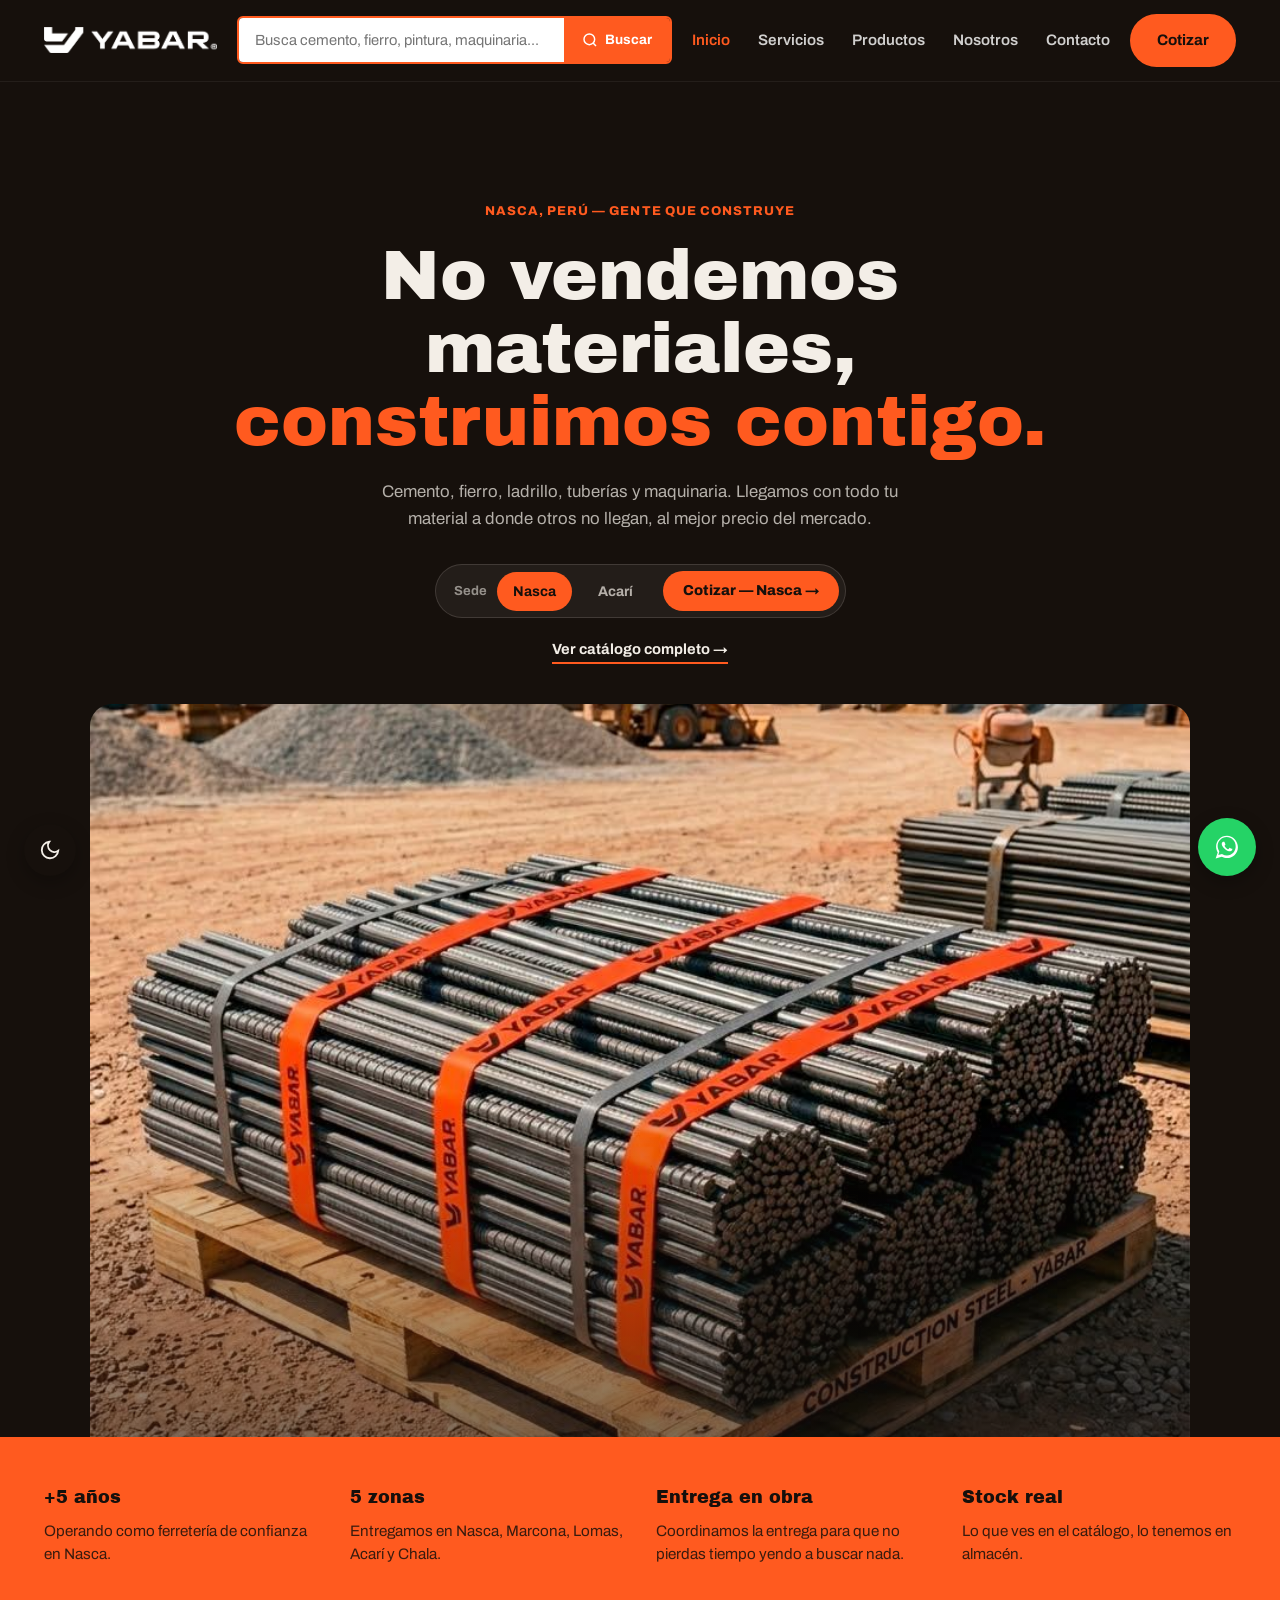
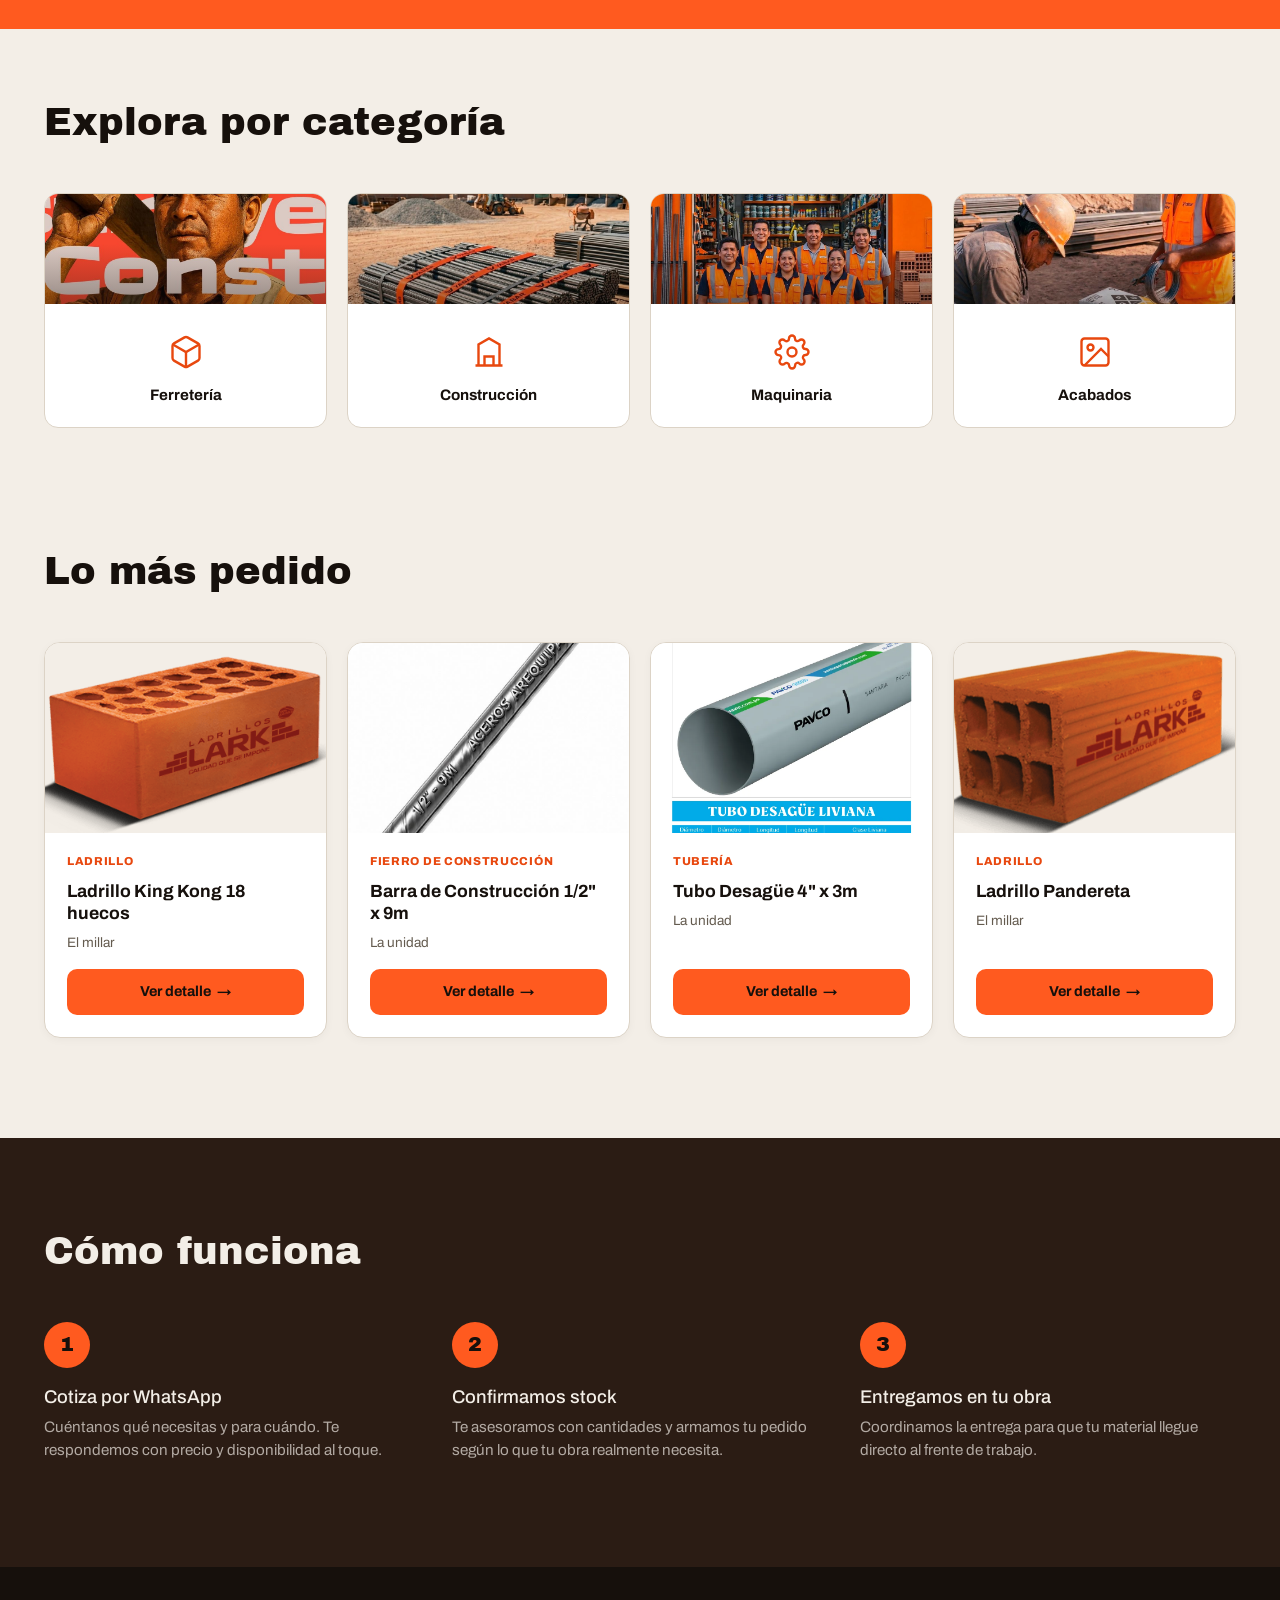
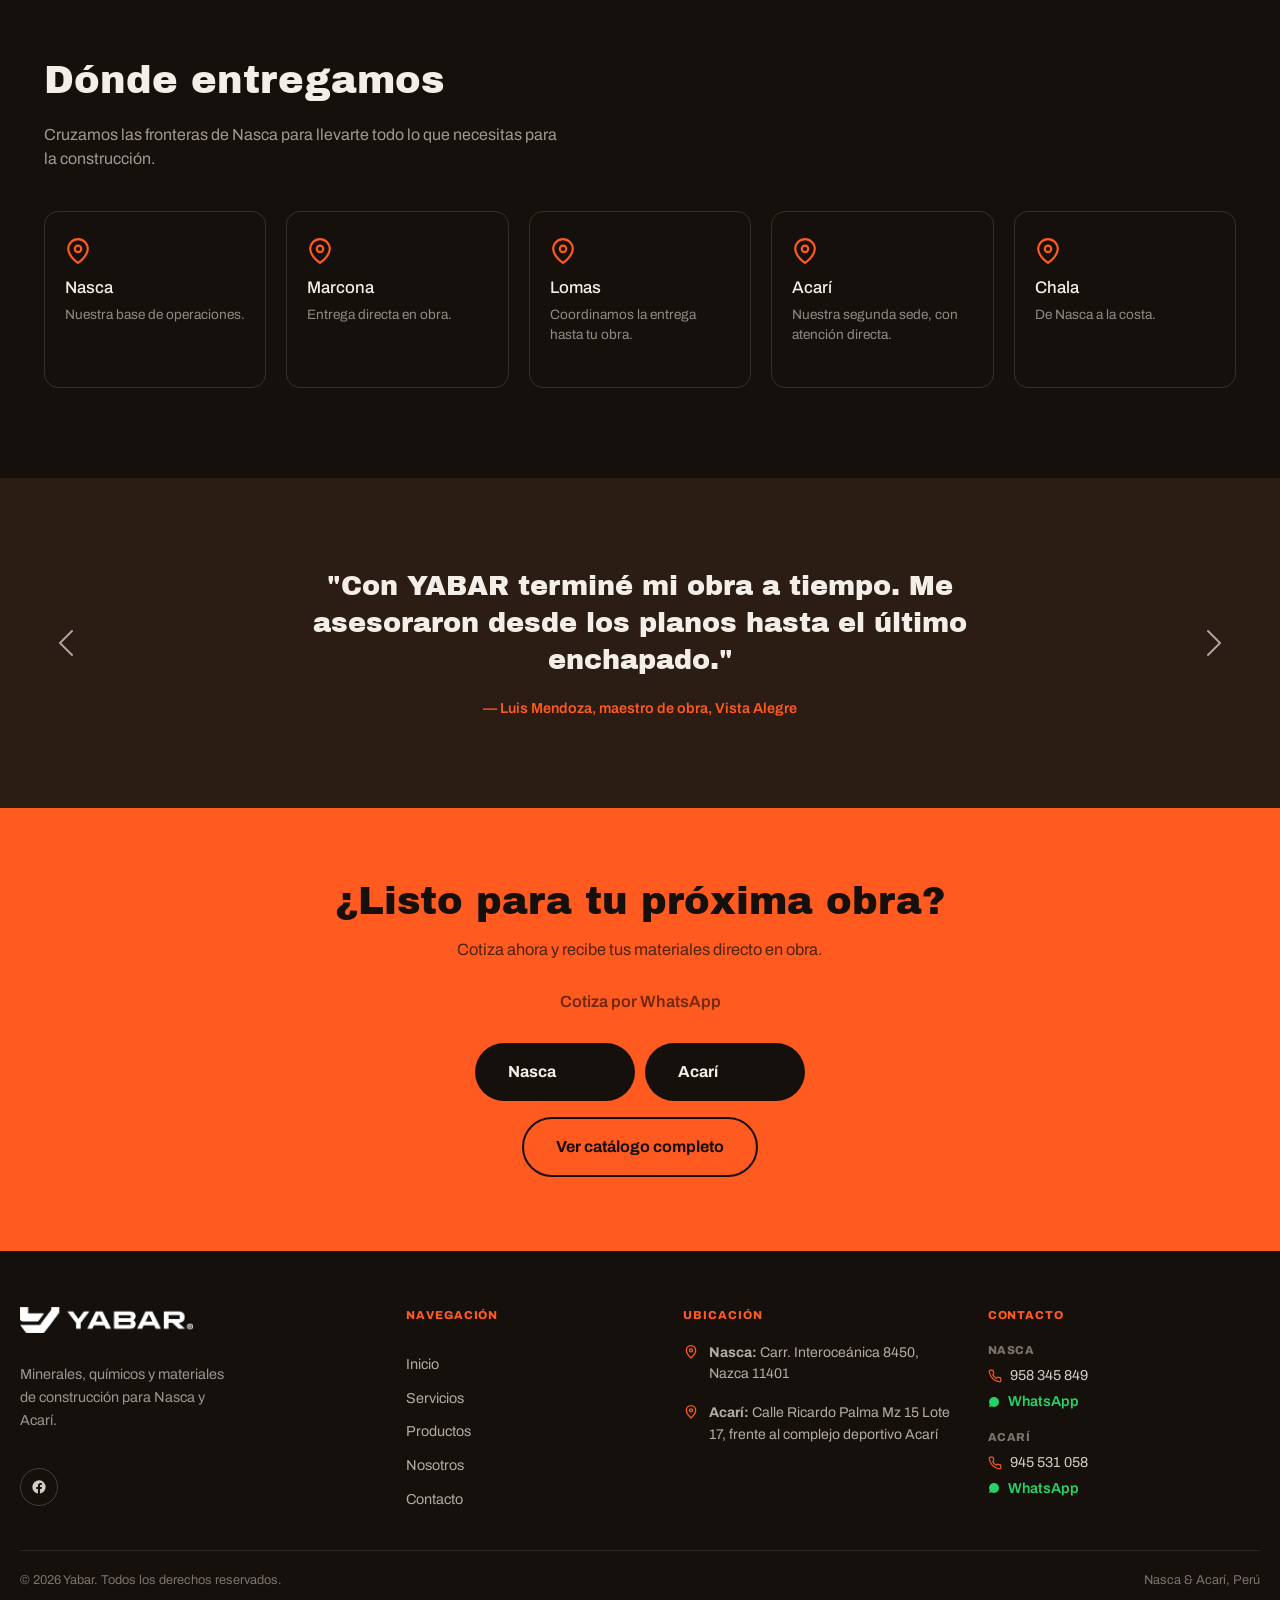
==== index.html @ 67ea79b5 "last change" ====
<!DOCTYPE html>
<html lang="es">
<head>
<script>(function(){try{var t=localStorage.getItem('yabar_theme');if(t)document.documentElement.setAttribute('data-theme',t);}catch(e){}})();</script>
<meta name="color-scheme" content="light dark">
<meta charset="UTF-8">
<meta name="viewport" content="width=device-width, initial-scale=1.0">
<link rel="preconnect" href="https://fonts.googleapis.com">
<link rel="preconnect" href="https://fonts.gstatic.com" crossorigin>
<link href="https://fonts.googleapis.com/css2?family=Archivo+Black&family=Archivo:wght@400;500;600;700;800&display=swap" rel="stylesheet">
<link href="https://cdn.jsdelivr.net/npm/bootstrap@5.3.3/dist/css/bootstrap.min.css" rel="stylesheet">
<link rel="stylesheet" href="styles.css?v=9">
<link rel="icon" type="image/x-icon" href="images/brand/favicon.ico">
<link rel="apple-touch-icon" href="images/brand/apple-touch-icon.png">
<title>Yabar Ferretería | Materiales de construcción en Nasca, Perú</title>
<meta name="description" content="Cemento, fierro, ladrillo, tuberías y maquinaria con entrega directa en obra. Nasca, Marcona, Lomas, Acarí y Chala, Perú.">
</head>
<body>

<header class="header" id="site-header">
  <div class="container header__inner">
    <button class="hamburger" id="btn-hamburger" aria-label="Abrir menú" aria-expanded="false" aria-controls="site-menu">
      <svg viewBox="0 0 24 24" fill="none" stroke="currentColor" stroke-width="2" stroke-linecap="round"><line x1="3" y1="6" x2="21" y2="6"/><line x1="3" y1="12" x2="21" y2="12"/><line x1="3" y1="18" x2="21" y2="18"/></svg>
    </button>

    <a href="index.html" class="logo">
      <img src="images/brand/logo-blanco.png" alt="YABAR" class="logo__img">
    </a>

    <button class="btn-search-mobile" id="btn-search-mobile" aria-label="Buscar" aria-expanded="false" aria-controls="searchbar">
      <svg viewBox="0 0 24 24" fill="none" stroke="currentColor" stroke-width="2.2"><circle cx="11" cy="11" r="8"/><line x1="21" y1="21" x2="16.65" y2="16.65"/></svg>
    </button>

    <form class="searchbar" id="searchbar" onsubmit="return false;">
      <input type="text" id="search-input" placeholder="Busca cemento, fierro, pintura, maquinaria...">
      <button type="submit" id="search-btn">
        <svg viewBox="0 0 24 24" fill="none" stroke="currentColor" stroke-width="2.2"><circle cx="11" cy="11" r="8"/><line x1="21" y1="21" x2="16.65" y2="16.65"/></svg>
        <span>Buscar</span>
      </button>
    </form>

    <nav class="nav">
      <a href="index.html" class="is-active">Inicio</a>
      <a href="servicios.html">Servicios</a>
      <a href="productos.html">Productos</a>
      <a href="nosotros.html">Nosotros</a>
      <a href="contacto.html">Contacto</a>
    </nav>

    <div class="header__actions">
      <a class="btn btn--primary header__cta" target="_blank" rel="noopener" data-wa-generic
         href="https://wa.me/51958345849?text=Hola%20Yabar%2C%20quisiera%20cotizar">
        Cotizar
      </a>
    </div>
  </div>
</header>

<!-- MENU OFF-CANVAS (mobile) -->
<div class="site-menu-backdrop" id="site-menu-backdrop"></div>
<aside class="site-menu" id="site-menu">
  <div class="site-menu__head">
    <span class="logo"><img src="images/brand/logo-blanco.png" alt="YABAR" class="logo__img"></span>
    <button id="btn-close-menu" aria-label="Cerrar menú">
      <svg viewBox="0 0 24 24" fill="none" stroke="currentColor" stroke-width="2" stroke-linecap="round"><line x1="18" y1="6" x2="6" y2="18"/><line x1="6" y1="6" x2="18" y2="18"/></svg>
    </button>
  </div>
  <nav class="site-menu__nav">
    <a href="index.html" class="site-menu__link is-active">
      <span class="site-menu__icon"><svg viewBox="0 0 24 24" fill="none" stroke="currentColor" stroke-width="2" stroke-linecap="round" stroke-linejoin="round"><path d="M3 9.5 12 3l9 6.5"/><path d="M5 9.5V21h14V9.5"/></svg></span>
      <span class="site-menu__label">Inicio</span>
      <svg class="site-menu__chevron" viewBox="0 0 24 24" fill="none" stroke="currentColor" stroke-width="2" stroke-linecap="round" stroke-linejoin="round"><polyline points="9 18 15 12 9 6"/></svg>
    </a>
    <a href="servicios.html" class="site-menu__link">
      <span class="site-menu__icon"><svg viewBox="0 0 24 24" fill="none" stroke="currentColor" stroke-width="2" stroke-linecap="round" stroke-linejoin="round"><path d="M14.7 6.3a4 4 0 1 1-5.4 5.4L4 17v3h3l5.3-5.3a4 4 0 1 1 5.4-5.4z"/></svg></span>
      <span class="site-menu__label">Servicios</span>
      <svg class="site-menu__chevron" viewBox="0 0 24 24" fill="none" stroke="currentColor" stroke-width="2" stroke-linecap="round" stroke-linejoin="round"><polyline points="9 18 15 12 9 6"/></svg>
    </a>
    <a href="productos.html" class="site-menu__link">
      <span class="site-menu__icon"><svg viewBox="0 0 24 24" fill="none" stroke="currentColor" stroke-width="2" stroke-linecap="round" stroke-linejoin="round"><path d="M21 8 12 3 3 8v8l9 5 9-5z"/><path d="M3 8l9 5 9-5M12 13v8"/></svg></span>
      <span class="site-menu__label">Productos</span>
      <svg class="site-menu__chevron" viewBox="0 0 24 24" fill="none" stroke="currentColor" stroke-width="2" stroke-linecap="round" stroke-linejoin="round"><polyline points="9 18 15 12 9 6"/></svg>
    </a>
    <a href="nosotros.html" class="site-menu__link">
      <span class="site-menu__icon"><svg viewBox="0 0 24 24" fill="none" stroke="currentColor" stroke-width="2" stroke-linecap="round" stroke-linejoin="round"><path d="M17 21v-2a4 4 0 0 0-4-4H5a4 4 0 0 0-4 4v2"/><circle cx="9" cy="7" r="4"/><path d="M23 21v-2a4 4 0 0 0-3-3.87"/><path d="M16 3.13a4 4 0 0 1 0 7.75"/></svg></span>
      <span class="site-menu__label">Nosotros</span>
      <svg class="site-menu__chevron" viewBox="0 0 24 24" fill="none" stroke="currentColor" stroke-width="2" stroke-linecap="round" stroke-linejoin="round"><polyline points="9 18 15 12 9 6"/></svg>
    </a>
    <a href="contacto.html" class="site-menu__link">
      <span class="site-menu__icon"><svg viewBox="0 0 24 24" fill="none" stroke="currentColor" stroke-width="2" stroke-linecap="round" stroke-linejoin="round"><rect x="2" y="4" width="20" height="16" rx="2"/><path d="m22 7-10 6L2 7"/></svg></span>
      <span class="site-menu__label">Contacto</span>
      <svg class="site-menu__chevron" viewBox="0 0 24 24" fill="none" stroke="currentColor" stroke-width="2" stroke-linecap="round" stroke-linejoin="round"><polyline points="9 18 15 12 9 6"/></svg>
    </a>
  </nav>
  <div class="site-menu__quick">
    <p class="site-menu__quick-label">Escríbenos directo</p>
    <a href="https://wa.me/51958345849?text=Hola%20Yabar%2C%20quisiera%20cotizar" target="_blank" rel="noopener" class="site-menu__quick-item" data-set-sede="nasca">
      <span class="site-menu__quick-icon site-menu__quick-icon--wa"><svg viewBox="0 0 24 24" fill="currentColor" width="16" height="16"><path d="M12.04 2C6.58 2 2.13 6.45 2.13 11.91c0 1.71.45 3.38 1.3 4.85L2 22l5.35-1.4a9.9 9.9 0 0 0 4.69 1.19h.01c5.46 0 9.9-4.45 9.9-9.91 0-2.65-1.03-5.14-2.9-7.01A9.82 9.82 0 0 0 12.04 2z"/></svg></span>
      <span>
        <strong>Nasca</strong>
        <small>958 345 849</small>
      </span>
    </a>
    <a href="https://wa.me/51945531058?text=Hola%20Yabar%2C%20quisiera%20cotizar" target="_blank" rel="noopener" class="site-menu__quick-item" data-set-sede="acari">
      <span class="site-menu__quick-icon site-menu__quick-icon--wa"><svg viewBox="0 0 24 24" fill="currentColor" width="16" height="16"><path d="M12.04 2C6.58 2 2.13 6.45 2.13 11.91c0 1.71.45 3.38 1.3 4.85L2 22l5.35-1.4a9.9 9.9 0 0 0 4.69 1.19h.01c5.46 0 9.9-4.45 9.9-9.91 0-2.65-1.03-5.14-2.9-7.01A9.82 9.82 0 0 0 12.04 2z"/></svg></span>
      <span>
        <strong>Acarí</strong>
        <small>945 531 058</small>
      </span>
    </a>
  </div>
  <div class="site-menu__foot">
    <a class="btn btn--primary" target="_blank" rel="noopener" data-wa-generic
       href="https://wa.me/51958345849?text=Hola%20Yabar%2C%20quisiera%20cotizar" style="width:100%;justify-content:center;">
      Cotizar por WhatsApp
    </a>
    <a href="https://www.facebook.com/yabar.peru" target="_blank" rel="noopener" class="site-menu__social" aria-label="Facebook">
      <svg width="16" height="16" viewBox="0 0 24 24" fill="currentColor"><path d="M22 12a10 10 0 1 0-11.56 9.88v-6.99H7.9V12h2.54V9.8c0-2.5 1.49-3.89 3.78-3.89 1.1 0 2.24.2 2.24.2v2.46h-1.26c-1.24 0-1.63.77-1.63 1.56V12h2.78l-.44 2.89h-2.34v6.99A10 10 0 0 0 22 12z"/></svg>
    </a>
  </div>
</aside>

<main id="top">

  <!-- ===== HERO: centrado tipo póster, sede en toggle ===== -->
  <section class="hero-poster">
    <div class="container hero-poster__top">
      <p class="eyebrow">NASCA, PERÚ — GENTE QUE CONSTRUYE</p>
      <h1 class="hero-poster__title">No vendemos materiales, <span class="accent">construimos contigo.</span></h1>
      <p class="hero-poster__sub">Cemento, fierro, ladrillo, tuberías y maquinaria. Llegamos con todo tu material a donde otros no llegan, al mejor precio del mercado.</p>

      <div class="sede-pill">
        <span class="sede-pill__label">Sede</span>
        <button type="button" class="sede-pill__btn" data-set-sede="nasca" data-sede-pill aria-pressed="true">Nasca</button>
        <button type="button" class="sede-pill__btn" data-set-sede="acari" data-sede-pill aria-pressed="false">Acarí</button>
        <a class="sede-pill__cta" id="hero-cotizar-cta" target="_blank" rel="noopener" data-wa-generic
           href="https://wa.me/51958345849?text=Hola%20Yabar%2C%20quisiera%20cotizar">Cotizar — Nasca <span>→</span></a>
      </div>

      <a class="hero-poster__catalog" href="productos.html">Ver catálogo completo <span>→</span></a>
    </div>

    <div class="hero-poster__photo">
      <img src="images/site/rebar-stack.jpg" alt="Materiales de construcción Yabar listos para entrega">
    </div>
  </section>

  <!-- ===== FRANJA DE CONFIANZA ===== -->
  <section class="strip">
    <div class="container strip__grid">
      <div class="strip__item">
        <span class="strip__num">+5 años</span>
        <p>Operando como ferretería de confianza en Nasca.</p>
      </div>
      <div class="strip__item">
        <span class="strip__num">5 zonas</span>
        <p>Entregamos en Nasca, Marcona, Lomas, Acarí y Chala.</p>
      </div>
      <div class="strip__item">
        <span class="strip__num">Entrega en obra</span>
        <p>Coordinamos la entrega para que no pierdas tiempo yendo a buscar nada.</p>
      </div>
      <div class="strip__item">
        <span class="strip__num">Stock real</span>
        <p>Lo que ves en el catálogo, lo tenemos en almacén.</p>
      </div>
    </div>
  </section>

  <!-- ===== CATEGORIAS ===== -->
  <section class="categorias">
    <div class="container">
      <h2 class="section-title">Explora por categoría</h2>
      <div class="cat-grid">
        <a href="productos.html" class="cat-card">
          <span class="cat-card__img" style="background-image:url('images/site/hero-obrero.jpg')"></span>
          <svg viewBox="0 0 24 24" fill="none" stroke="currentColor" stroke-width="1.6"><path d="M21 16V8a2 2 0 0 0-1-1.73l-7-4a2 2 0 0 0-2 0l-7 4A2 2 0 0 0 3 8v8a2 2 0 0 0 1 1.73l7 4a2 2 0 0 0 2 0l7-4A2 2 0 0 0 21 16z"/><polyline points="3.27 6.96 12 12.01 20.73 6.96"/><line x1="12" y1="22.08" x2="12" y2="12"/></svg>
          <span>Ferretería</span>
        </a>
        <a href="productos.html" class="cat-card">
          <span class="cat-card__img" style="background-image:url('images/site/rebar-stack.jpg')"></span>
          <svg viewBox="0 0 24 24" fill="none" stroke="currentColor" stroke-width="1.6"><path d="M3 21h18M5 21V7l7-4 7 4v14M9 21v-6h6v6"/></svg>
          <span>Construcción</span>
        </a>
        <a href="productos.html" class="cat-card">
          <span class="cat-card__img" style="background-image:url('images/site/cemento-obra.jpg')"></span>
          <svg viewBox="0 0 24 24" fill="none" stroke="currentColor" stroke-width="1.6"><circle cx="12" cy="12" r="3"/><path d="M19.4 15a1.65 1.65 0 0 0 .33 1.82l.06.06a2 2 0 1 1-2.83 2.83l-.06-.06a1.65 1.65 0 0 0-1.82-.33 1.65 1.65 0 0 0-1 1.51V21a2 2 0 0 1-4 0v-.09A1.65 1.65 0 0 0 9 19.4a1.65 1.65 0 0 0-1.82.33l-.06.06a2 2 0 1 1-2.83-2.83l.06-.06a1.65 1.65 0 0 0 .33-1.82 1.65 1.65 0 0 0-1.51-1H3a2 2 0 0 1 0-4h.09A1.65 1.65 0 0 0 4.6 9a1.65 1.65 0 0 0-.33-1.82l-.06-.06a2 2 0 1 1 2.83-2.83l.06.06a1.65 1.65 0 0 0 1.82.33H9a1.65 1.65 0 0 0 1-1.51V3a2 2 0 0 1 4 0v.09a1.65 1.65 0 0 0 1 1.51 1.65 1.65 0 0 0 1.82-.33l.06-.06a2 2 0 1 1 2.83 2.83l-.06.06a1.65 1.65 0 0 0-.33 1.82V9a1.65 1.65 0 0 0 1.51 1H21a2 2 0 0 1 0 4h-.09a1.65 1.65 0 0 0-1.51 1z"/></svg>
          <span>Maquinaria</span>
        </a>
        <a href="productos.html" class="cat-card">
          <span class="cat-card__img" style="background-image:url('images/site/equipo-tienda.jpg')"></span>
          <svg viewBox="0 0 24 24" fill="none" stroke="currentColor" stroke-width="1.6"><rect x="3" y="3" width="18" height="18" rx="2"/><circle cx="9" cy="9" r="2"/><path d="m21 15-5-5L5 21"/></svg>
          <span>Acabados</span>
        </a>
      </div>
    </div>
  </section>

  <!-- ===== DESTACADOS ===== -->
  <section class="productos">
    <div class="container">
      <h2 class="section-title">Lo más pedido</h2>
      <div class="cards">
        <div class="card">
          <div class="card__img"><img src="images/productos/ladrillo-king-kong-18-huecos-lark.png" alt="Ladrillo King Kong 18 huecos" loading="lazy"></div>
          <div class="card__body">
            <span class="card__tag">Ladrillo</span>
            <h3>Ladrillo King Kong 18 huecos</h3>
            <p class="card__unit">El millar</p>
            <a href="productos.html" class="card__cta--btn">Ver detalle <span>→</span></a>
          </div>
        </div>
        <div class="card">
          <div class="card__img"><img src="images/productos/barra-de-construccion-1-2-x9m-aceros-arequipa.jpg" alt="Barra de construcción 1/2 x 9m" loading="lazy"></div>
          <div class="card__body">
            <span class="card__tag">Fierro de construcción</span>
            <h3>Barra de Construcción 1/2" x 9m</h3>
            <p class="card__unit">La unidad</p>
            <a href="productos.html" class="card__cta--btn">Ver detalle <span>→</span></a>
          </div>
        </div>
        <div class="card">
          <div class="card__img"><img src="images/productos/tubo-desague-4-x3m-pavco.webp" alt="Tubo de desagüe 4 x 3m" loading="lazy"></div>
          <div class="card__body">
            <span class="card__tag">Tubería</span>
            <h3>Tubo Desagüe 4" x 3m</h3>
            <p class="card__unit">La unidad</p>
            <a href="productos.html" class="card__cta--btn">Ver detalle <span>→</span></a>
          </div>
        </div>
        <div class="card">
          <div class="card__img"><img src="images/productos/ladrillo-pandereta-lark.png" alt="Ladrillo pandereta" loading="lazy"></div>
          <div class="card__body">
            <span class="card__tag">Ladrillo</span>
            <h3>Ladrillo Pandereta</h3>
            <p class="card__unit">El millar</p>
            <a href="productos.html" class="card__cta--btn">Ver detalle <span>→</span></a>
          </div>
        </div>
      </div>
    </div>
  </section>

  <!-- ===== COMO FUNCIONA ===== -->
  <section class="como-funciona">
    <div class="container">
      <h2 class="section-title">Cómo funciona</h2>
      <div class="pasos">
        <div class="paso">
          <span class="paso__num">1</span>
          <h3>Cotiza por WhatsApp</h3>
          <p>Cuéntanos qué necesitas y para cuándo. Te respondemos con precio y disponibilidad al toque.</p>
        </div>
        <div class="paso">
          <span class="paso__num">2</span>
          <h3>Confirmamos stock</h3>
          <p>Te asesoramos con cantidades y armamos tu pedido según lo que tu obra realmente necesita.</p>
        </div>
        <div class="paso">
          <span class="paso__num">3</span>
          <h3>Entregamos en tu obra</h3>
          <p>Coordinamos la entrega para que tu material llegue directo al frente de trabajo.</p>
        </div>
      </div>
    </div>
  </section>

  <!-- ===== COBERTURA ===== -->
  <section class="cobertura">
    <div class="container">
      <h2 class="section-title">Dónde entregamos</h2>
      <p class="cobertura__sub">Cruzamos las fronteras de Nasca para llevarte todo lo que necesitas para la construcción.</p>
      <div class="cobertura__grid">
        <div class="cobertura__item">
          <svg viewBox="0 0 24 24" fill="none" stroke="currentColor" stroke-width="2"><path d="M21 10c0 7-9 13-9 13s-9-6-9-13a9 9 0 0 1 18 0z"/><circle cx="12" cy="10" r="3"/></svg>
          <h3>Nasca</h3>
          <p>Nuestra base de operaciones.</p>
        </div>
        <div class="cobertura__item">
          <svg viewBox="0 0 24 24" fill="none" stroke="currentColor" stroke-width="2"><path d="M21 10c0 7-9 13-9 13s-9-6-9-13a9 9 0 0 1 18 0z"/><circle cx="12" cy="10" r="3"/></svg>
          <h3>Marcona</h3>
          <p>Entrega directa en obra.</p>
        </div>
        <div class="cobertura__item">
          <svg viewBox="0 0 24 24" fill="none" stroke="currentColor" stroke-width="2"><path d="M21 10c0 7-9 13-9 13s-9-6-9-13a9 9 0 0 1 18 0z"/><circle cx="12" cy="10" r="3"/></svg>
          <h3>Lomas</h3>
          <p>Coordinamos la entrega hasta tu obra.</p>
        </div>
        <div class="cobertura__item">
          <svg viewBox="0 0 24 24" fill="none" stroke="currentColor" stroke-width="2"><path d="M21 10c0 7-9 13-9 13s-9-6-9-13a9 9 0 0 1 18 0z"/><circle cx="12" cy="10" r="3"/></svg>
          <h3>Acarí</h3>
          <p>Nuestra segunda sede, con atención directa.</p>
        </div>
        <div class="cobertura__item">
          <svg viewBox="0 0 24 24" fill="none" stroke="currentColor" stroke-width="2"><path d="M21 10c0 7-9 13-9 13s-9-6-9-13a9 9 0 0 1 18 0z"/><circle cx="12" cy="10" r="3"/></svg>
          <h3>Chala</h3>
          <p>De Nasca a la costa.</p>
        </div>
      </div>
    </div>
  </section>

  <!-- ===== TESTIMONIOS ===== -->
  <section class="confianza" id="confianza">
    <div class="container confianza__inner">
      <div id="testimonios-carousel" class="carousel slide" data-bs-ride="carousel" data-bs-interval="6000">
        <div class="carousel-inner">
          <div class="carousel-item active">
            <blockquote>
              "Con YABAR terminé mi obra a tiempo. Me asesoraron desde los planos hasta el último enchapado."
              <cite>— Luis Mendoza, maestro de obra, Vista Alegre</cite>
            </blockquote>
          </div>
          <div class="carousel-item">
            <blockquote>
              "Siempre encuentro lo que necesito, y si no lo tienen, me ayudan a conseguirlo rápido."
              <cite>— Cliente frecuente, Nasca</cite>
            </blockquote>
          </div>
          <div class="carousel-item">
            <blockquote>
              "La entrega directa en obra me ahorra tiempo y viajes. Gran servicio."
              <cite>— Cliente frecuente, Acarí</cite>
            </blockquote>
          </div>
        </div>
        <button class="carousel-control-prev" type="button" data-bs-target="#testimonios-carousel" data-bs-slide="prev">
          <span class="carousel-control-prev-icon" aria-hidden="true"></span>
        </button>
        <button class="carousel-control-next" type="button" data-bs-target="#testimonios-carousel" data-bs-slide="next">
          <span class="carousel-control-next-icon" aria-hidden="true"></span>
        </button>
      </div>
    </div>
  </section>

  <!-- ===== CTA FINAL ===== -->
  <section class="cta-final">
    <div class="container">
      <h2>¿Listo para tu próxima obra?</h2>
      <p>Cotiza ahora y recibe tus materiales directo en obra.</p>
      <div class="wa-group wa-group--onlight wa-group--center" style="margin-top:24px;">
        <p class="wa-group__label">Cotiza por WhatsApp</p>
        <div class="wa-group__btns">
          <a class="btn btn--lg" style="background:var(--negro);color:var(--crema);" target="_blank" rel="noopener"
             href="https://wa.me/51958345849?text=Hola%20Yabar%2C%20quisiera%20cotizar" data-set-sede="nasca">Nasca</a>
          <a class="btn btn--lg" style="background:var(--negro);color:var(--crema);" target="_blank" rel="noopener"
             href="https://wa.me/51945531058?text=Hola%20Yabar%2C%20quisiera%20cotizar" data-set-sede="acari">Acarí</a>
        </div>
      </div>
      <div class="hero__actions" style="justify-content:center;margin-top:16px;">
        <a class="btn btn--ghost btn--lg" href="productos.html">Ver catálogo completo</a>
      </div>
    </div>
  </section>

</main>

<footer class="footer">
  <div class="container footer__inner">
    <div class="footer__brand">
      <p class="logo logo--footer"><img src="images/brand/logo-blanco.png" alt="YABAR" class="logo__img"></p>
      <p class="footer__tagline">Minerales, químicos y materiales de construcción para Nasca y Acarí.</p>
      <a href="https://www.facebook.com/yabar.peru" target="_blank" rel="noopener" class="footer__social" aria-label="Facebook">
        <svg width="16" height="16" viewBox="0 0 24 24" fill="currentColor"><path d="M22 12a10 10 0 1 0-11.56 9.88v-6.99H7.9V12h2.54V9.8c0-2.5 1.49-3.89 3.78-3.89 1.1 0 2.24.2 2.24.2v2.46h-1.26c-1.24 0-1.63.77-1.63 1.56V12h2.78l-.44 2.89h-2.34v6.99A10 10 0 0 0 22 12z"/></svg>
      </a>
    </div>

    <nav class="footer__nav">
      <p class="footer__heading">Navegación</p>
      <a href="index.html">Inicio</a>
      <a href="servicios.html">Servicios</a>
      <a href="productos.html">Productos</a>
      <a href="nosotros.html">Nosotros</a>
      <a href="contacto.html">Contacto</a>
    </nav>

    <div>
      <p class="footer__heading">Ubicación</p>
      <p class="footer__addr">
        <svg width="16" height="16" viewBox="0 0 24 24" fill="none" stroke="currentColor" stroke-width="2"><path d="M12 21s-7-6.2-7-11.5A7 7 0 0 1 19 9.5C19 14.8 12 21 12 21z"/><circle cx="12" cy="9.5" r="2.3"/></svg>
        <span><strong>Nasca:</strong> Carr. Interoceánica 8450, Nazca 11401</span>
      </p>
      <p class="footer__addr">
        <svg width="16" height="16" viewBox="0 0 24 24" fill="none" stroke="currentColor" stroke-width="2"><path d="M12 21s-7-6.2-7-11.5A7 7 0 0 1 19 9.5C19 14.8 12 21 12 21z"/><circle cx="12" cy="9.5" r="2.3"/></svg>
        <span><strong>Acarí:</strong> Calle Ricardo Palma Mz 15 Lote 17, frente al complejo deportivo Acarí</span>
      </p>
    </div>

    <div class="footer__contact">
      <p class="footer__heading">Contacto</p>
      <div class="footer__branch">
        <p class="footer__branch-name">Nasca</p>
        <a href="tel:+51958345849">
          <svg width="14" height="14" viewBox="0 0 24 24" fill="none" stroke="currentColor" stroke-width="2"><path d="M22 16.92v3a2 2 0 0 1-2.18 2 19.79 19.79 0 0 1-8.63-3.07 19.5 19.5 0 0 1-6-6 19.79 19.79 0 0 1-3.07-8.67A2 2 0 0 1 4.11 2h3a2 2 0 0 1 2 1.72c.127.96.361 1.903.7 2.81a2 2 0 0 1-.45 2.11L8.09 9.91a16 16 0 0 0 6 6l1.27-1.27a2 2 0 0 1 2.11-.45c.907.339 1.85.573 2.81.7A2 2 0 0 1 22 16.92z"/></svg>
          958 345 849
        </a>
        <a href="https://wa.me/51958345849?text=Hola%20Yabar%2C%20quisiera%20informaci%C3%B3n" class="footer__wa" aria-label="WhatsApp"><svg width="12" height="12" viewBox="0 0 24 24" fill="currentColor"><path d="M12.04 2C6.58 2 2.13 6.45 2.13 11.91c0 1.71.45 3.38 1.3 4.85L2 22l5.35-1.4a9.9 9.9 0 0 0 4.69 1.19h.01c5.46 0 9.9-4.45 9.9-9.91 0-2.65-1.03-5.14-2.9-7.01A9.82 9.82 0 0 0 12.04 2z"/></svg> WhatsApp</a>
      </div>
      <div class="footer__branch">
        <p class="footer__branch-name">Acarí</p>
        <a href="tel:+51945531058">
          <svg width="14" height="14" viewBox="0 0 24 24" fill="none" stroke="currentColor" stroke-width="2"><path d="M22 16.92v3a2 2 0 0 1-2.18 2 19.79 19.79 0 0 1-8.63-3.07 19.5 19.5 0 0 1-6-6 19.79 19.79 0 0 1-3.07-8.67A2 2 0 0 1 4.11 2h3a2 2 0 0 1 2 1.72c.127.96.361 1.903.7 2.81a2 2 0 0 1-.45 2.11L8.09 9.91a16 16 0 0 0 6 6l1.27-1.27a2 2 0 0 1 2.11-.45c.907.339 1.85.573 2.81.7A2 2 0 0 1 22 16.92z"/></svg>
          945 531 058
        </a>
        <a href="https://wa.me/51945531058?text=Hola%20Yabar%2C%20quisiera%20informaci%C3%B3n" class="footer__wa" aria-label="WhatsApp"><svg width="12" height="12" viewBox="0 0 24 24" fill="currentColor"><path d="M12.04 2C6.58 2 2.13 6.45 2.13 11.91c0 1.71.45 3.38 1.3 4.85L2 22l5.35-1.4a9.9 9.9 0 0 0 4.69 1.19h.01c5.46 0 9.9-4.45 9.9-9.91 0-2.65-1.03-5.14-2.9-7.01A9.82 9.82 0 0 0 12.04 2z"/></svg> WhatsApp</a>
      </div>
    </div>
  </div>

  <div class="container footer__bottom">
    <p class="footer__copy">© 2026 Yabar. Todos los derechos reservados.</p>
    <p class="footer__copy">Nasca &amp; Acarí, Perú</p>
  </div>
</footer>

<div class="wa-float-wrap" id="wa-float-wrap">
  <div class="wa-float-menu" id="wa-float-menu">
    <a href="https://wa.me/51958345849?text=Hola%20Yabar%2C%20quisiera%20informaci%C3%B3n" target="_blank" rel="noopener" data-set-sede="nasca">Nasca</a>
    <a href="https://wa.me/51945531058?text=Hola%20Yabar%2C%20quisiera%20informaci%C3%B3n" target="_blank" rel="noopener" data-set-sede="acari">Acarí</a>
  </div>
  <button type="button" class="whatsapp-float" id="btn-whatsapp-float" aria-label="Elegir sede y escribir por WhatsApp" aria-haspopup="true" aria-expanded="false" data-bs-toggle="tooltip" data-bs-placement="left" title="Escríbenos por WhatsApp">
    <svg viewBox="0 0 32 32" width="28" height="28" fill="white"><path d="M16.001 3C9.1 3 3.5 8.6 3.5 15.5c0 2.4.7 4.7 1.9 6.7L3 29l7-1.9c1.9 1.1 4.1 1.6 6 1.6 6.9 0 12.5-5.6 12.5-12.5S22.9 3 16 3zm0 22.7c-1.9 0-3.7-.5-5.3-1.5l-.4-.2-4.2 1.1 1.1-4.1-.2-.4c-1.1-1.7-1.7-3.7-1.7-5.7 0-5.7 4.6-10.3 10.3-10.3 5.7 0 10.3 4.6 10.3 10.3.4 5.8-4.2 10.8-9.9 10.8zm5.6-7.7c-.3-.2-1.8-.9-2.1-1-.3-.1-.5-.2-.7.2-.2.3-.8 1-.9 1.2-.2.2-.3.2-.6.1-.3-.2-1.3-.5-2.4-1.5-.9-.8-1.5-1.8-1.6-2.1-.2-.3 0-.5.1-.6.1-.1.3-.3.4-.5.2-.2.2-.3.3-.5.1-.2 0-.4 0-.6-.1-.2-.7-1.7-1-2.3-.2-.6-.5-.5-.7-.5h-.6c-.2 0-.5.1-.8.4-.3.3-1 1-1 2.4s1.1 2.8 1.2 3c.1.2 2.1 3.2 5.1 4.5.7.3 1.3.5 1.7.6.7.2 1.4.2 1.9.1.6-.1 1.8-.7 2-1.4.3-.7.3-1.3.2-1.4-.1-.2-.3-.3-.6-.4z"/></svg>
  </button>
</div>

<button type="button" id="btn-theme" class="theme-float" title="Cambiar tema" aria-label="Cambiar entre modo claro y oscuro">
  <svg viewBox="0 0 24 24" fill="none" stroke="currentColor" stroke-width="2"><path d="M21 12.79A9 9 0 1 1 11.21 3 7 7 0 0 0 21 12.79z"/></svg>
</button>

<script src="https://cdn.jsdelivr.net/npm/bootstrap@5.3.3/dist/js/bootstrap.bundle.min.js"></script>
<script src="script.js?v=9"></script>
</body>
</html>
---- styles.css ----
:root{
  --marron: #2B1C14;
  --marron-2: #4A3327;
  --naranja: #FF5A1F;
  --naranja-2: #E8480F;
  --crema: #F3EEE7;
  --piedra: #DCD3C6;
  --negro: #16100C;
  --blanco: #FFFFFF;
  --font-display: 'Archivo Black', sans-serif;
  --font-body: 'Archivo', sans-serif;

  --bg-page: var(--crema);
  --bg-card: var(--blanco);
  --text-main: var(--negro);
  --text-muted: #645b4f;
  --border-soft: var(--piedra);
  --brand-dark: #16100C;
  --brand-light: #F3EEE7;
}

[data-theme="dark"]{
  --crema: #17130f;
  --piedra: #2b2620;
  --blanco: #201b16;
  --negro: #f3eee7;
  --marron-2: #d8cfc3;

  --bg-page: #120f0c;
  --bg-card: #1c1712;
  --text-main: #f3eee7;
  --text-muted: #a89e90;
  --border-soft: #332c24;
}

*{margin:0;padding:0;box-sizing:border-box;}
html{scroll-behavior:smooth;overflow-x:hidden;}
body{
  font-family:var(--font-body);
  background:var(--bg-page);
  color:var(--text-main);
  line-height:1.5;
  transition:background .25s ease, color .25s ease;
  -webkit-font-smoothing:antialiased;
  overflow-x:hidden;
}
img{max-width:100%;display:block;}
a{text-decoration:none;color:inherit;}
.container{max-width:1240px;margin:0 auto;padding:0 24px;}

/* ===== HEADER ===== */
.header{
  position:sticky;top:0;z-index:100;
  background:var(--crema);
  border-bottom:1px solid rgba(22,16,12,.1);
}
.header__inner{
  display:flex;align-items:center;gap:16px;flex-wrap:nowrap;
  padding:16px 24px;
}
.header.search-open .header__inner{flex-wrap:wrap;}
.logo{
  font-family:var(--font-display);
  font-size:1.1rem;
  letter-spacing:.02em;
  display:flex;align-items:center;gap:6px;
}
.logo__mark{
  background:var(--naranja);color:var(--negro);
  width:26px;height:26px;display:inline-flex;align-items:center;justify-content:center;
  border-radius:6px;font-size:.9rem;
}
.logo__dot{color:var(--naranja);}
.logo__img{height:26px;width:auto;display:block;}
.nav{display:flex;gap:28px;font-weight:600;font-size:.95rem;}
.nav a:hover{color:var(--naranja-2);}
.header__cta{white-space:nowrap;}

/* ===== BUTTONS ===== */
.btn{
  display:inline-flex;align-items:center;gap:8px;
  padding:14px 26px;
  border-radius:999px;
  font-weight:700;
  font-size:.95rem;
  transition:transform .15s ease, background .15s ease, border-color .15s ease, box-shadow .15s ease;
  box-shadow:none;
}
.btn:focus-visible{outline:none;box-shadow:0 0 0 3px rgba(255,90,31,.35);}
.btn:active,
.btn.active{transform:translateY(0);}
.btn--primary{background:var(--naranja);color:var(--negro);}
.btn--primary:hover{background:var(--naranja-2);transform:translateY(-2px);}
.btn--ghost{border:2px solid var(--negro);color:var(--negro);background:transparent;}
.btn--ghost:hover{background:var(--brand-dark);color:var(--brand-light);border-color:var(--brand-dark);transform:translateY(-2px);}
.btn--wa{background:var(--brand-dark);color:var(--brand-light);padding:10px 20px;font-size:.85rem;}
.btn--wa:hover{background:var(--marron-2);transform:translateY(-2px);}
.wa-icon{display:none;}

.eyebrow{
  color:var(--naranja);
  font-weight:800;
  letter-spacing:.08em;
  font-size:.8rem;
  margin-bottom:18px;
}
.hero__actions{display:flex;gap:16px;flex-wrap:wrap;}

/* ===== WHATSAPP POR SEDE ===== */
.wa-group{margin-bottom:16px;}
.wa-group__label{font-size:.8rem;font-weight:600;color:rgba(243,238,231,.6);margin:0 0 8px;}
.wa-group--adaptive .wa-group__label{color:var(--marron-2);opacity:.75;}
.wa-group__btns{display:flex;gap:10px;flex-wrap:wrap;}
.wa-group__btns .btn{text-align:center;}
.wa-group--onlight .wa-group__label{color:rgba(0,0,0,.55);}
.wa-group--center{text-align:center;}
.wa-group--center .wa-group__btns{justify-content:center;}
.wa-group--center .wa-group__btns .btn{flex:0 1 160px;}

/* ===== HERO: centrado tipo póster ===== */
.hero-poster{
  position:relative;background:var(--brand-dark);color:var(--brand-light);
  padding:120px 0 0;text-align:center;overflow:hidden;
}
.hero-poster__top{max-width:900px;margin:0 auto;padding:0 24px;}
.hero-poster__title{
  font-family:var(--font-display);font-size:clamp(2.4rem,7vw,4.4rem);line-height:1.04;
  max-width:900px;margin:0 auto 20px;
}
.hero-poster__title .accent{color:var(--naranja);}
.hero-poster__sub{
  color:rgba(243,238,231,.72);font-size:1.05rem;line-height:1.6;
  max-width:560px;margin:0 auto 32px;
}
.sede-pill{
  display:inline-flex;align-items:center;gap:10px;background:rgba(243,238,231,.06);
  border:1px solid rgba(243,238,231,.14);border-radius:100px;padding:6px;margin-bottom:20px;
}
.sede-pill__label{font-size:.82rem;color:rgba(243,238,231,.55);font-weight:700;padding-left:12px;}
.sede-pill__btn{
  border:none;background:transparent;color:rgba(243,238,231,.7);font-family:var(--font-body);
  font-weight:700;font-size:.88rem;padding:9px 16px;border-radius:100px;cursor:pointer;
  transition:background .15s ease,color .15s ease;
}
.sede-pill__btn.is-active{background:var(--naranja);color:var(--negro);}
.sede-pill__cta{
  background:var(--naranja);color:var(--negro);font-weight:800;font-size:.9rem;
  padding:9px 20px;border-radius:100px;text-decoration:none;margin-left:4px;
  transition:background .15s ease,transform .15s ease;
}
.sede-pill__cta:hover{background:var(--naranja-2);transform:translateY(-1px);}
.hero-poster__catalog{
  display:block;color:var(--crema);font-weight:700;text-decoration:none;font-size:.92rem;
  border-bottom:2px solid var(--naranja);padding-bottom:2px;margin:0 auto 40px;width:max-content;
}
.hero-poster__photo{
  position:relative;max-width:1100px;margin:0 auto;border-radius:22px 22px 0 0;
  overflow:hidden;aspect-ratio:3/2;
}
.hero-poster__photo img{width:100%;height:100%;object-fit:cover;object-position:center 80%;display:block;}
.hero-poster__photo::after{
  content:"";position:absolute;inset:0;
  background:linear-gradient(180deg, rgba(22,16,12,0) 55%, rgba(22,16,12,.55) 100%);
}

/* ===== STRIP (servicios) ===== */
.strip{background:var(--naranja);padding:48px 0;}
.strip__grid{
  display:grid;grid-template-columns:repeat(4,1fr);gap:32px;
}
.strip__num{
  font-family:var(--font-display);
  display:block;
  font-size:1.1rem;
  margin-bottom:8px;
  color:#16100C;
}
.strip__item p{font-size:.95rem;color:rgba(22,16,12,.85);}

/* ===== PRODUCTOS: cabecera de sección + buscador + chips ===== */
.productos__head{
  display:flex;align-items:flex-end;justify-content:space-between;gap:24px;
  flex-wrap:wrap;margin-bottom:20px;
}
.productos__head .section-title{margin-bottom:0;}
.catalogo-search{position:relative;min-width:260px;}
.catalogo-search input{
  width:100%;height:44px;border-radius:10px;border:1px solid var(--border-soft);
  background:var(--bg-card);padding:0 42px 0 16px;font-family:inherit;font-size:.9rem;color:var(--text-main);
}
.catalogo-search input:focus{outline:none;border-color:var(--naranja);}
.catalogo-search svg{
  position:absolute;right:14px;top:50%;transform:translateY(-50%);
  color:var(--text-muted);pointer-events:none;
}
.filtros-chips{display:flex;gap:8px;flex-wrap:wrap;margin-bottom:32px;}
@media (max-width:560px){
  .filtros-chips{
    flex-wrap:nowrap;
    overflow-x:auto;
    -webkit-overflow-scrolling:touch;
    scrollbar-width:none;
    padding-bottom:2px;
    -webkit-mask-image:linear-gradient(to right, transparent 0, #000 16px, #000 calc(100% - 28px), transparent 100%);
    mask-image:linear-gradient(to right, transparent 0, #000 16px, #000 calc(100% - 28px), transparent 100%);
  }
  .filtros-chips::-webkit-scrollbar{display:none;}
  .filtros-chips .chip{flex-shrink:0;}
}
.chip{
  background:var(--bg-card);border:1px solid var(--border-soft);color:var(--text-muted);
  font-family:inherit;font-size:.85rem;font-weight:600;
  padding:9px 16px;border-radius:999px;cursor:pointer;
  transition:background .15s ease, color .15s ease, border-color .15s ease;
}
.chip:hover{border-color:var(--naranja);color:var(--text-main);}
.chip.is-active{background:var(--naranja);border-color:var(--naranja);color:var(--negro);}

/* ===== PRODUCTOS ===== */
.productos{padding:100px 0;}
.section-title{
  font-family:var(--font-display);
  font-size:clamp(1.7rem, 3vw, 2.4rem);
  margin-bottom:48px;
  max-width:600px;
}
.cards{
  display:grid;grid-template-columns:repeat(4,1fr);gap:20px;
}
.card{
  background:var(--bg-card);
  border:1px solid var(--border-soft);
  border-radius:16px;
  overflow:hidden;
  display:flex;flex-direction:column;
  transition:transform .18s ease, box-shadow .18s ease;
  position:relative;
  box-shadow:0 2px 8px rgba(22,16,12,.04);
}
.card:hover{transform:translateY(-4px);box-shadow:0 14px 32px rgba(22,16,12,.12);}
[data-theme="dark"] .card:hover{box-shadow:0 14px 32px rgba(0,0,0,.5);}
.card__img{
  height:190px;background:var(--crema);
  display:flex;align-items:center;justify-content:center;overflow:hidden;
}
.card__img img{width:100%;height:100%;object-fit:cover;transition:transform .3s ease;}
.card:hover .card__img img{transform:scale(1.06);}
.card__img--empty span{
  font-family:var(--font-display);font-size:1.6rem;color:var(--piedra);letter-spacing:.05em;
}
.card__body{padding:20px 22px 22px;display:flex;flex-direction:column;flex:1;}
.card__tag{
  font-size:.72rem;font-weight:800;letter-spacing:.06em;
  color:var(--naranja-2);text-transform:uppercase;margin-bottom:10px;
}
.card h3{font-size:1.1rem;font-weight:700;color:var(--text-main);margin-bottom:8px;line-height:1.25;}
.card__price{font-size:.9rem;color:var(--marron-2);margin-bottom:20px;}
.card__price span{color:var(--text-muted);}
.card__unit{font-size:.85rem;color:var(--text-muted);margin-bottom:16px;}

/* ===== CARD: badge + botón detalle ===== */
.card__badge{
  position:absolute;top:12px;right:12px;z-index:2;
  background:var(--naranja);color:var(--negro);
  font-size:.68rem;font-weight:800;letter-spacing:.04em;text-transform:uppercase;
  padding:4px 10px;border-radius:999px;
}
.card__cta--btn{
  border:none;background:var(--naranja);
  font-family:inherit;font-weight:700;font-size:.9rem;
  text-align:center;cursor:pointer;width:100%;
  padding:12px 14px;border-radius:10px;margin-top:auto;
  display:flex;align-items:center;justify-content:center;gap:6px;
  transition:background .15s ease, transform .15s ease;
  color:var(--negro);
}
.card__cta--btn:hover{background:var(--naranja-2);color:var(--negro);transform:translateY(-2px);}
.card__cta--btn span{transition:transform .15s ease;}
.card__cta--btn:hover span{transform:translateX(3px);}

/* ===== SKELETON de carga ===== */
.cards-empty{
  grid-column:1/-1;text-align:center;padding:50px 20px;
  display:flex;flex-direction:column;align-items:center;gap:6px;
}
.cards-empty__title{color:var(--text-main);font-weight:700;font-size:1.05rem;margin:0;}
.cards-empty__sub{color:var(--text-muted);font-size:.9rem;margin:0 0 14px;max-width:360px;}
.productos__count{color:var(--text-muted);font-size:.85rem;margin:14px 0 6px;}

.card-skeleton{
  background:var(--bg-card);border:1px solid var(--border-soft);border-radius:16px;overflow:hidden;
}
.card-skeleton__img{height:190px;background:linear-gradient(90deg,var(--border-soft) 25%,var(--bg-page) 37%,var(--border-soft) 63%);background-size:400% 100%;animation:shimmer 1.4s infinite;}
.card-skeleton__body{padding:20px 22px;}
.card-skeleton__line{height:12px;border-radius:6px;background:linear-gradient(90deg,var(--border-soft) 25%,var(--bg-page) 37%,var(--border-soft) 63%);background-size:400% 100%;animation:shimmer 1.4s infinite;margin-bottom:10px;}
.card-skeleton__line--short{width:50%;}
@keyframes shimmer{0%{background-position:100% 0;}100%{background-position:-100% 0;}}

/* ===== ACCESIBILIDAD: foco visible ===== */
a:focus-visible,
button:focus-visible,
input:focus-visible,
.card:focus-visible{
  outline:2px solid var(--naranja);
  outline-offset:2px;
  border-radius:4px;
}

/* ===== MODAL producto ===== */
.modal-content{border-radius:14px;border:none;}
.modal-header{border-bottom:1px solid var(--piedra);}
.modal-footer{border-top:1px solid var(--piedra);}
.modal-title{font-family:var(--font-display);font-size:1.1rem;}

/* ===== CARRUSEL testimonios ===== */
#testimonios-carousel .carousel-item{padding:0 60px;}
#testimonios-carousel blockquote{
  font-family:var(--font-display);
  font-size:clamp(1.1rem, 2.2vw, 1.7rem);
  line-height:1.35;max-width:780px;margin:0 auto;text-align:center;
}
#testimonios-carousel cite{
  display:block;font-family:var(--font-body);font-style:normal;
  font-size:.9rem;color:var(--naranja);margin-top:20px;font-weight:600;
}
#testimonios-carousel .carousel-control-prev,
#testimonios-carousel .carousel-control-next{width:44px;opacity:.6;}
#testimonios-carousel .carousel-control-prev:hover,
#testimonios-carousel .carousel-control-next:hover{opacity:1;}

/* ===== FAQ acordeón ===== */
.faq{padding:80px 0;}
.accordion{
  --bs-accordion-bg: var(--bg-card);
  --bs-accordion-color: var(--text-main);
  --bs-accordion-border-color: var(--border-soft);
  --bs-accordion-btn-color: var(--text-main);
  --bs-accordion-btn-bg: var(--bg-card);
  --bs-accordion-active-color: var(--naranja-2);
  --bs-accordion-active-bg: rgba(255,90,31,.06);
}
.accordion-button{font-weight:700;font-family:var(--font-body);}
.accordion-button:not(.collapsed){color:var(--naranja-2);background:rgba(255,90,31,.06);}
.accordion-button:focus{box-shadow:none;border-color:var(--piedra);}
[data-theme="dark"] .accordion-button::after{filter:invert(1);}

/* ===== Boton copiar tel ===== */
.btn-copy{
  border:none;background:rgba(0,0,0,.06);width:26px;height:26px;border-radius:6px;
  display:inline-flex;align-items:center;justify-content:center;margin-left:6px;cursor:pointer;
  color:var(--marron-2);flex-shrink:0;
}
.btn-copy:hover{background:var(--naranja);color:#fff;}
[data-theme="dark"] .btn-copy{background:rgba(255,255,255,.08);}
.card__cta{
  margin-top:auto;font-weight:700;color:var(--negro);
  border-top:1px solid var(--piedra);padding-top:14px;
}
.card__cta:hover{color:var(--naranja-2);}

/* ===== CONFIANZA ===== */
.confianza{background:var(--marron);color:var(--brand-light);padding:90px 0;}
.confianza__inner blockquote{
  font-family:var(--font-display);
  font-size:clamp(1.3rem, 2.6vw, 2rem);
  line-height:1.35;
  max-width:780px;
  margin:0 auto;
  text-align:center;
}
.confianza__inner cite{
  display:block;
  font-family:var(--font-body);
  font-style:normal;
  font-size:.95rem;
  color:var(--naranja);
  margin-top:24px;
  font-weight:600;
}

/* ===== CTA FINAL ===== */
.cta-final{padding:100px 0;text-align:center;}
.cta-final__inner h2{
  font-family:var(--font-display);
  font-size:clamp(1.8rem, 3.5vw, 2.6rem);
  margin-bottom:32px;
  line-height:1.15;
}

/* ===== FOOTER ===== */
.footer{background:var(--brand-dark);color:var(--brand-light);border-top:4px solid var(--naranja);}
.footer__inner{
  display:grid;grid-template-columns:1.3fr .9fr 1fr 1fr;gap:32px;
  padding:56px 0 40px;
  min-width:0;
}
.footer__inner > *{min-width:0;}
.footer__brand{display:flex;flex-direction:column;align-items:flex-start;}
.logo--footer{color:var(--brand-light);}
.footer__tagline{font-size:.9rem;line-height:1.6;margin-top:14px;color:rgba(243,238,231,.6);max-width:26ch;}
.footer__social{
  display:flex;align-items:center;justify-content:center;
  width:38px;height:38px;border-radius:50%;
  margin-top:20px;border:1px solid rgba(243,238,231,.2);
  color:rgba(243,238,231,.85);transition:.2s;
}
.footer__social:hover{background:var(--naranja);border-color:var(--naranja);color:var(--negro);}
.footer__heading{
  font-size:.72rem;font-weight:800;letter-spacing:.08em;text-transform:uppercase;
  color:var(--naranja);margin:0 0 18px;
}
.footer__nav{display:flex;flex-direction:column;gap:12px;font-size:.9rem;}
.footer__nav a{color:rgba(243,238,231,.7);position:relative;width:fit-content;}
.footer__nav a:hover{color:var(--brand-light);}
.footer__addr{display:flex;gap:10px;font-size:.88rem;line-height:1.5;color:rgba(243,238,231,.7);margin-bottom:18px;}
.footer__addr svg{flex-shrink:0;margin-top:2px;color:var(--naranja);}
.footer__addr span{min-width:0;overflow-wrap:break-word;}
.footer__branch{margin-bottom:16px;}
.footer__branch:last-child{margin-bottom:0;}
.footer__branch-name{font-size:.72rem;font-weight:800;letter-spacing:.05em;text-transform:uppercase;color:rgba(243,238,231,.45);margin-bottom:6px;}
.footer__branch a{display:flex;align-items:center;gap:8px;font-size:.9rem;color:rgba(243,238,231,.85);margin-bottom:4px;}
.footer__branch a:hover{color:var(--naranja);}
.footer__branch a svg{color:var(--naranja);flex-shrink:0;}
.footer__wa{color:#25d366 !important;font-weight:600;}
.footer__wa svg{color:#25d366 !important;}
.footer__wa:hover{color:#1ebd59 !important;}
.footer__bottom{
  border-top:1px solid rgba(243,238,231,.1);
  padding:20px 0;
  display:flex;justify-content:space-between;align-items:center;flex-wrap:wrap;gap:12px;
}
.footer__copy{font-size:.8rem;color:rgba(243,238,231,.45);}

/* ===== WHATSAPP FLOAT ===== */
.whatsapp-float{
  position:fixed;bottom:calc(24px + env(safe-area-inset-bottom));right:24px;
  background:#25D366;
  width:58px;height:58px;border-radius:50%;
  display:flex;align-items:center;justify-content:center;
  box-shadow:0 6px 18px rgba(0,0,0,.28);
  z-index:999;
  border:none;padding:0;cursor:pointer;
  transition:transform .15s ease;
}
.whatsapp-float:hover{transform:scale(1.08);}

.wa-float-menu{
  position:fixed;bottom:calc(90px + env(safe-area-inset-bottom));right:24px;
  display:flex;flex-direction:column;gap:8px;
  background:var(--bg-card);border:1px solid var(--border-soft);border-radius:14px;
  padding:10px;box-shadow:0 10px 28px rgba(0,0,0,.3);
  z-index:999;
  opacity:0;pointer-events:none;transform:translateY(8px);
  transition:opacity .15s ease, transform .15s ease;
}
.wa-float-menu.is-open{opacity:1;pointer-events:auto;transform:translateY(0);}
.wa-float-menu a{
  display:block;min-width:140px;text-align:center;
  background:#25D366;color:#fff;font-weight:700;font-size:.9rem;
  padding:10px 16px;border-radius:999px;
  transition:background .15s ease;
}
.wa-float-menu a:hover{background:#1ebd59;}

/* ===== THEME FLOAT (flotante modo claro/oscuro) ===== */
.theme-float{
  position:fixed;bottom:calc(24px + env(safe-area-inset-bottom));left:24px;
  background:var(--negro);color:var(--crema);
  border:none;width:52px;height:52px;border-radius:50%;
  display:flex;align-items:center;justify-content:center;
  box-shadow:0 6px 18px rgba(0,0,0,.28);
  z-index:999;cursor:pointer;
  transition:transform .15s ease, background .25s ease, color .25s ease;
}
.theme-float:hover{transform:scale(1.08);}
.theme-float svg{width:22px;height:22px;}

/* ===== BACK TO TOP ===== */
.back-to-top{
  position:fixed;bottom:calc(96px + env(safe-area-inset-bottom));right:24px;
  background:var(--brand-dark);color:var(--brand-light);
  border:none;width:44px;height:44px;border-radius:50%;
  display:flex;align-items:center;justify-content:center;
  box-shadow:0 6px 18px rgba(0,0,0,.28);
  z-index:998;cursor:pointer;
  opacity:0;visibility:hidden;transform:translateY(8px);
  transition:opacity .2s ease, transform .2s ease, visibility .2s ease, background .25s ease, color .25s ease;
}
.back-to-top.is-visible{opacity:1;visibility:visible;transform:translateY(0);}
.back-to-top:hover{transform:translateY(-2px);}
.back-to-top svg{width:18px;height:18px;}
@media (max-width:560px){
  .back-to-top{width:40px;height:40px;bottom:calc(90px + env(safe-area-inset-bottom));right:18px;}
}

/* ===== ICONS ===== */
.icon{width:15px;height:15px;flex-shrink:0;}
.header, .topbar, .card, .cat-card, .footer, .site-menu, .modal-content, .accordion-item{
  transition:background .25s ease, border-color .25s ease, color .25s ease;
}

/* ===== TOPBAR ===== */
.topbar{
  background:var(--brand-dark);
  border-bottom:1px solid rgba(255,255,255,.06);
  font-size:.78rem;
  color:rgba(255,255,255,.55);
}
.topbar__inner{
  display:flex;align-items:center;justify-content:space-between;
  padding:8px 24px;
}
.topbar__inner--center{justify-content:center;gap:18px;}
.topbar__info{display:flex;gap:20px;flex-wrap:wrap;}
.topbar__social{
  color:rgba(243,238,231,.55);display:flex;align-items:center;justify-content:center;
  width:26px;height:26px;border-radius:50%;
  border-left:1px solid rgba(243,238,231,.15);padding-left:20px;margin-left:2px;
  transition:color .15s ease, background .15s ease;
}
.topbar__social:hover{color:var(--naranja);background:rgba(255,90,31,.1);}
.topbar__social svg{width:15px;height:15px;}
.topbar__info span{display:flex;align-items:center;gap:6px;}
.topbar__admin{display:flex;align-items:center;gap:6px;color:rgba(255,255,255,.45);}
.topbar__admin:hover{color:var(--naranja);}

/* ===== HEADER (sticky) ===== */
.header{
  position:sticky;top:0;z-index:200;
  background:var(--brand-dark);
  border-bottom:1px solid rgba(255,255,255,.06);
  transition:box-shadow .2s ease;
}
.header__inner{
  display:flex;align-items:center;gap:20px;
  padding:14px 24px;
}
.header .logo{color:var(--brand-light);}
.header .logo__mark{background:var(--naranja);color:var(--negro);}

.hamburger{
  display:none;background:transparent;border:1px solid rgba(255,255,255,.14);
  width:40px;height:40px;border-radius:6px;color:var(--brand-light);
  align-items:center;justify-content:center;cursor:pointer;flex-shrink:0;
}
.hamburger svg{width:20px;height:20px;}

/* ===== SEARCHBAR (protagonista) ===== */
.searchbar{
  flex:1;max-width:560px;
  display:flex;border-radius:6px;overflow:hidden;
  border:2px solid var(--naranja);
}
.searchbar input{
  flex:1;padding:0 16px;height:44px;border:none;outline:none;
  font-family:var(--font-body);font-size:.92rem;
}
.searchbar button{
  background:var(--naranja);border:none;padding:0 18px;color:#fff;
  font-weight:700;font-size:.85rem;cursor:pointer;white-space:nowrap;
  display:flex;align-items:center;gap:7px;
}
.searchbar button svg{width:16px;height:16px;}
.searchbar button:hover{background:var(--naranja-2);}

/* ===== BUSCADOR MOBILE (icono + expandible) ===== */
.btn-search-mobile{
  display:none;
  width:40px;height:40px;border-radius:6px;
  align-items:center;justify-content:center;
  background:transparent;border:none;color:var(--brand-light);
  cursor:pointer;flex-shrink:0;
}
.btn-search-mobile svg{width:20px;height:20px;}

.header .nav a{color:rgba(255,255,255,.8);}
.header .nav a:hover{color:var(--naranja);}
.header .nav a.is-active{color:var(--naranja);}
.offcanvas__nav a.is-active{color:var(--naranja);}

/* ===== PAGE HERO (paginas internas) ===== */
.page-hero{
  background:var(--brand-dark);color:var(--brand-light);
  padding:70px 0 50px;
}
.page-hero__title{
  font-family:var(--font-display);
  font-size:clamp(2rem, 4vw, 3rem);
  margin:14px 0 10px;
}
.page-hero__sub{color:rgba(243,238,231,.62);font-size:1rem;max-width:520px;}
.page-hero__title .accent{color:var(--naranja);}
.strip--page{background:var(--crema);border-bottom:1px solid var(--piedra);}
.strip--page .strip__item p{color:var(--marron-2);}
.strip--page .strip__num{color:var(--negro);}

/* ===== PAGE HERO con imagen (servicios) ===== */
.page-hero--img{
  position:relative;background-size:cover;background-position:center;
  padding:150px 0 90px;overflow:hidden;
}
.page-hero__overlay{
  position:absolute;inset:0;
  background:linear-gradient(180deg, rgba(22,16,12,.78) 0%, rgba(22,16,12,.94) 100%);
}
.page-hero--img .container{position:relative;z-index:1;}
.page-hero--img .hero__actions{margin-top:28px;}
.page-hero--img .btn--ghost{border-color:var(--brand-light);color:var(--brand-light);}
.page-hero--img .btn--ghost:hover{background:var(--brand-light);color:var(--brand-dark);}

/* ===== MARCAS ALIADAS ===== */
.marcas{padding:80px 0;background:var(--brand-dark);}
.marcas .section-title{color:var(--brand-light);margin-bottom:6px;}
.marcas__sub{color:rgba(243,238,231,.55);max-width:480px;margin-bottom:40px;font-size:.98rem;}
.marcas-grid{
  display:grid;grid-template-columns:repeat(4,1fr);gap:20px;
}
.marca-card{
  position:relative;
  background:var(--blanco);border-radius:16px;
  padding:30px 20px 22px;
  display:flex;flex-direction:column;align-items:center;justify-content:center;gap:16px;
  border:1px solid transparent;
  box-shadow:0 8px 20px rgba(0,0,0,.18);
  transition:transform .2s ease, box-shadow .2s ease, border-color .2s ease;
  overflow:hidden;
}
.marca-card::before{
  content:"";position:absolute;top:0;left:0;right:0;height:4px;
  background:var(--naranja);transform:scaleX(0);transform-origin:left;
  transition:transform .25s ease;
}
.marca-card:hover{transform:translateY(-6px);box-shadow:0 18px 36px rgba(0,0,0,.28);border-color:rgba(255,90,31,.25);}
.marca-card:hover::before{transform:scaleX(1);}
.marca-card__logo{
  height:76px;width:100%;display:flex;align-items:center;justify-content:center;
}
.marca-card__logo img{
  max-width:100%;max-height:100%;object-fit:contain;
  filter:grayscale(1);opacity:.7;
  transition:filter .2s ease, opacity .2s ease;
}
.marca-card:hover .marca-card__logo img{filter:grayscale(0);opacity:1;}
.marca-card__name{
  font-size:.78rem;font-weight:700;letter-spacing:.04em;text-transform:uppercase;
  color:var(--text-muted);text-align:center;
  border-top:1px solid var(--border-soft);padding-top:14px;width:100%;
}

/* ===== SERVICIOS: grid de tarjetas detalladas ===== */
.servicios{padding:100px 0;}
.servicios-grid{
  display:grid;grid-template-columns:repeat(2,1fr);gap:28px;
}
.servicios-grid--3col{grid-template-columns:repeat(3,1fr);}
.servicio-card{
  background:var(--bg-card);border:1px solid var(--border-soft);border-radius:18px;
  overflow:hidden;display:flex;flex-direction:column;
  box-shadow:0 2px 8px rgba(22,16,12,.04);
  transition:transform .18s ease, box-shadow .18s ease;
}
.servicio-card:hover{transform:translateY(-4px);box-shadow:0 16px 34px rgba(22,16,12,.12);}
[data-theme="dark"] .servicio-card:hover{box-shadow:0 16px 34px rgba(0,0,0,.5);}
.servicio-card__img{height:210px;position:relative;overflow:hidden;}
.servicio-card__img img{width:100%;height:100%;object-fit:cover;transition:transform .35s ease;}
.servicio-card:hover .servicio-card__img img{transform:scale(1.06);}
.servicio-card__num{
  position:absolute;top:14px;left:14px;z-index:2;
  width:38px;height:38px;border-radius:50%;background:var(--naranja);color:var(--negro);
  font-family:var(--font-display);font-size:1rem;
  display:flex;align-items:center;justify-content:center;
  box-shadow:0 4px 10px rgba(0,0,0,.25);
}
.servicio-card__body{padding:26px 28px 28px;display:flex;flex-direction:column;flex:1;}
.servicio-card__tag{
  font-size:.72rem;font-weight:800;letter-spacing:.06em;
  color:var(--naranja-2);text-transform:uppercase;margin-bottom:10px;
}
.servicio-card h3{font-size:1.3rem;font-weight:700;color:var(--text-main);margin-bottom:10px;line-height:1.2;}
.servicio-card p{color:var(--text-muted);font-size:.95rem;margin-bottom:18px;}
.servicio-card__list{list-style:none;display:flex;flex-direction:column;gap:10px;margin-bottom:22px;}
.servicio-card__list li{
  display:flex;align-items:flex-start;gap:10px;font-size:.9rem;color:var(--text-main);
}
.servicio-card__list svg{width:18px;height:18px;color:var(--naranja-2);flex-shrink:0;margin-top:1px;}
.servicio-card__cta{
  margin-top:auto;display:inline-flex;align-items:center;gap:8px;
  font-weight:700;font-size:.9rem;color:var(--negro);
  border-top:1px solid var(--border-soft);padding-top:16px;
}
.servicio-card__cta span{transition:transform .15s ease;}
.servicio-card__cta:hover{color:var(--naranja-2);}
.servicio-card__cta:hover span{transform:translateX(3px);}

.header__actions{display:flex;align-items:center;gap:10px;flex-shrink:0;}
.icon-btn{
  width:42px;height:42px;border-radius:6px;
  border:1px solid rgba(255,255,255,.14);
  display:flex;align-items:center;justify-content:center;
  color:rgba(255,255,255,.75);flex-shrink:0;
}
.icon-btn svg{width:18px;height:18px;}
.icon-btn:hover{border-color:var(--naranja);color:var(--naranja);}
.btn--lg{padding:16px 32px;font-size:1rem;}

/* ===== OFF-CANVAS MENU ===== */
.site-menu-backdrop{
  position:fixed;inset:0;background:rgba(0,0,0,.6);z-index:290;
  opacity:0;pointer-events:none;transition:opacity .25s ease;
}
.site-menu-backdrop.is-open{opacity:1;pointer-events:auto;}
.site-menu{
  position:fixed;top:0;left:-100%;width:min(340px,88vw);height:100dvh;
  background:var(--brand-dark);color:var(--brand-light);z-index:300;
  transition:left .3s cubic-bezier(.4,0,.2,1);
  display:flex;flex-direction:column;
  visibility:visible;
}
.site-menu.is-open{left:0;}
.site-menu__head{
  display:flex;align-items:center;justify-content:space-between;
  padding:20px 22px;border-bottom:1px solid rgba(255,255,255,.08);
}
.site-menu__head button{background:transparent;border:1px solid rgba(255,255,255,.14);width:36px;height:36px;border-radius:6px;color:var(--brand-light);display:flex;align-items:center;justify-content:center;}
.site-menu__head button svg{width:18px;height:18px;}

.site-menu__nav{display:flex;flex-direction:column;padding:14px 12px;gap:2px;}
.site-menu__link{
  display:flex;align-items:center;gap:14px;
  padding:13px 12px;border-radius:10px;
  font-weight:600;font-size:.98rem;color:rgba(255,255,255,.78);
}
.site-menu__link:hover{background:rgba(255,255,255,.05);color:#fff;}
.site-menu__icon{
  width:38px;height:38px;flex-shrink:0;border-radius:9px;
  background:rgba(255,255,255,.06);
  display:flex;align-items:center;justify-content:center;
  color:rgba(255,255,255,.65);
  transition:background .2s ease, color .2s ease;
}
.site-menu__icon svg{width:19px;height:19px;}
.site-menu__label{flex:1;}
.site-menu__chevron{width:16px;height:16px;color:rgba(255,255,255,.25);flex-shrink:0;}
.site-menu__link.is-active{background:rgba(255,90,31,.12);color:var(--naranja);}
.site-menu__link.is-active .site-menu__icon{background:var(--naranja);color:var(--negro);}
.site-menu__link.is-active .site-menu__chevron{color:var(--naranja);}

.site-menu__quick{
  margin:auto 12px 0;padding:16px;border-radius:14px;
  background:rgba(255,255,255,.04);
  display:flex;flex-direction:column;gap:4px;
}
.site-menu__quick-label{
  font-size:.72rem;font-weight:800;letter-spacing:.06em;text-transform:uppercase;
  color:rgba(255,255,255,.4);margin-bottom:6px;
}
.site-menu__quick-item{
  display:flex;align-items:center;gap:12px;
  padding:9px 6px;border-radius:8px;color:rgba(255,255,255,.85);
}
.site-menu__quick-item:hover{background:rgba(255,255,255,.05);}
.site-menu__quick-item strong{display:block;font-size:.9rem;font-weight:700;}
.site-menu__quick-item small{display:block;font-size:.78rem;color:rgba(255,255,255,.45);}
.site-menu__quick-icon{
  width:32px;height:32px;flex-shrink:0;border-radius:50%;
  display:flex;align-items:center;justify-content:center;
}
.site-menu__quick-icon--wa{background:#25D366;color:#fff;}

.site-menu__foot{padding:16px 22px 22px;display:flex;align-items:center;gap:12px;}
.site-menu__foot .btn{flex:1;}
.site-menu__social{
  width:44px;height:44px;flex-shrink:0;border-radius:10px;
  background:rgba(255,255,255,.06);color:rgba(255,255,255,.8);
  display:flex;align-items:center;justify-content:center;
}
.site-menu__social:hover{background:rgba(255,255,255,.12);color:#fff;}

/* Ocultar flotantes mientras el menú mobile está abierto para que no
   se monten encima del off-canvas */
body.menu-open .whatsapp-float,
body.menu-open .theme-float,
body.menu-open .back-to-top{opacity:0;visibility:hidden;pointer-events:none;}


/* ===== STRIP ICONS ===== */
.strip__icon{
  width:32px;height:32px;color:var(--naranja-2);display:block;margin-bottom:10px;
}

/* ===== CATEGORIAS DESTACADAS ===== */
.categorias{padding:70px 0 20px;}
.categorias--page{padding:56px 0 10px;}
.cat-grid{
  display:grid;grid-template-columns:repeat(4,1fr);gap:20px;
}
.cat-card{
  background:var(--bg-card);border:1px solid var(--piedra);border-radius:14px;
  padding:32px 20px;display:flex;flex-direction:column;align-items:center;gap:14px;
  text-align:center;transition:transform .15s ease, border-color .15s ease;
}
.cat-card svg{width:36px;height:36px;color:var(--naranja-2);}
.cat-card span{font-weight:700;font-size:.95rem;color:var(--negro);}
.cat-card:hover{transform:translateY(-4px);border-color:var(--naranja);}

/* ===== CONTACTO / MAPA ===== */
.contacto{padding:90px 0;background:var(--piedra);}
.contacto__grid{
  display:grid;grid-template-columns:.85fr 1fr;gap:40px;align-items:start;
}
.contacto__list{list-style:none;margin:24px 0 28px;display:flex;flex-direction:column;gap:14px;}
.contacto__list li{
  display:flex;align-items:center;gap:12px;font-size:.95rem;color:var(--marron-2);
}
.contacto__list svg{width:19px;height:19px;color:var(--naranja-2);flex-shrink:0;}
.map-tabs{display:flex;gap:8px;margin-top:28px;}
.map-tabs__btn{
  border:1px solid var(--border-soft);background:var(--bg-card);color:var(--text-muted);
  font-family:inherit;font-weight:700;font-size:.82rem;padding:9px 18px;border-radius:10px;
  cursor:pointer;transition:background .15s ease,color .15s ease,border-color .15s ease;
}
.map-tabs__btn:hover{color:var(--text-main);border-color:var(--naranja);}
.map-tabs__btn.is-active{background:var(--naranja);border-color:var(--naranja);color:var(--negro);}
.contacto__map{
  min-height:280px;border-radius:14px;overflow:hidden;border:1px solid rgba(22,16,12,.1);
  margin-top:12px;
}
.contacto__map iframe{width:100%;height:100%;min-height:280px;display:block;}

/* ===== FORMULARIO DE CONTACTO ===== */
.contacto-form{
  background:var(--bg-card);border:1px solid var(--border-soft);border-radius:16px;
  padding:32px;
}
.contacto-form h3{font-size:1.2rem;margin-bottom:6px;}
.contacto-form__sub{color:var(--text-muted);font-size:.9rem;margin-bottom:24px;}
.contacto-form__row{display:flex;flex-direction:column;gap:6px;margin-bottom:18px;}
.contacto-form__row label{font-size:.82rem;font-weight:700;color:var(--text-main);}
.contacto-form__row input,
.contacto-form__row select,
.contacto-form__row textarea{
  width:100%;border-radius:10px;border:1px solid var(--border-soft);
  background:var(--bg-page);padding:11px 14px;font-family:inherit;font-size:.92rem;color:var(--text-main);
}
.contacto-form__row input:focus,
.contacto-form__row select:focus,
.contacto-form__row textarea:focus{outline:none;border-color:var(--naranja);}
.contacto-form__row textarea{resize:vertical;min-height:100px;}
.contacto-form__submit{
  width:100%;border:none;background:var(--naranja);color:var(--negro);
  font-family:inherit;font-weight:700;font-size:.95rem;
  padding:14px 16px;border-radius:999px;cursor:pointer;
  display:flex;align-items:center;justify-content:center;gap:8px;
  transition:background .15s ease,transform .15s ease;
}
.contacto-form__submit:hover{background:var(--naranja-2);transform:translateY(-2px);}
.contacto-form__submit:focus-visible{outline:none;box-shadow:0 0 0 3px rgba(255,90,31,.35);}
.contacto-form__note{font-size:.78rem;color:var(--text-muted);margin-top:12px;text-align:center;}

/* ===== CATEGORIAS: foto + icono ===== */
.cat-card{overflow:hidden;padding:0 0 20px;}
.cat-card__img{
  width:100%;height:110px;background-size:cover;background-position:center;position:relative;display:block;
}
.cat-card__img::after{content:"";position:absolute;inset:0;background:linear-gradient(180deg, rgba(22,16,12,0) 45%, rgba(22,16,12,.35));}
.cat-card svg{margin-top:16px;}

/* ===== COMO FUNCIONA ===== */
.como-funciona{background:var(--marron);color:var(--brand-light);padding:90px 0;}
.como-funciona .section-title{color:var(--brand-light);}
.pasos{display:grid;grid-template-columns:repeat(3,1fr);gap:32px;margin-top:48px;}
.paso{text-align:left;}
.paso__num{
  font-family:var(--font-display);font-size:1.3rem;
  width:46px;height:46px;border-radius:50%;background:var(--naranja);color:var(--negro);
  display:flex;align-items:center;justify-content:center;margin-bottom:18px;
}
.paso h3{font-size:1.15rem;margin-bottom:8px;}
.paso p{color:rgba(243,238,231,.68);font-size:.95rem;}

/* ===== COBERTURA ===== */
.cobertura{background:var(--brand-dark);color:var(--brand-light);padding:90px 0;}
.cobertura .section-title{color:var(--brand-light);}
.cobertura__sub{color:rgba(243,238,231,.62);max-width:520px;margin:-28px 0 40px;}
.cobertura__grid{display:grid;grid-template-columns:repeat(auto-fit,minmax(180px,1fr));gap:20px;}
.cobertura__item{
  border:1px solid rgba(243,238,231,.14);border-radius:14px;padding:26px 20px;
  transition:border-color .15s ease, transform .15s ease;
}
.cobertura__item:hover{border-color:var(--naranja);transform:translateY(-4px);}
.cobertura__item svg{width:26px;height:26px;color:var(--naranja);margin-bottom:14px;}
.cobertura__item h3{font-size:1.05rem;margin-bottom:6px;}
.cobertura__item p{font-size:.85rem;color:rgba(243,238,231,.55);}

/* ===== CTA FINAL ===== */
.cta-final{background:var(--naranja);padding:70px 0;text-align:center;}
.cta-final h2{
  font-family:var(--font-display);color:var(--negro);
  font-size:clamp(1.6rem, 3.4vw, 2.4rem);margin-bottom:14px;
}
.cta-final p{color:rgba(22,16,12,.75);margin-bottom:28px;font-size:1.02rem;}
.cta-final .btn--ghost{border-color:var(--negro);color:var(--negro);}
.cta-final .btn--ghost:hover{background:var(--negro);color:var(--crema);}

/* ===== RESPONSIVE additions ===== */
@media (max-width:900px){
  .footer{padding-bottom:150px;}
  .nav{display:none;}
  .btn-search-mobile{display:flex;}
  .searchbar{
    display:none;
    order:10;
    flex-basis:100%;
    max-width:none;
    margin-top:12px;
  }
  .searchbar.is-open{display:flex;}
  .topbar__info{display:none;}
  .hamburger{display:flex;}
  .strip__grid{grid-template-columns:repeat(2,1fr);gap:24px;}
  .cards{grid-template-columns:repeat(2,1fr);}
  .cat-grid{grid-template-columns:repeat(2,1fr);}
  .contacto__grid{grid-template-columns:1fr;}
  .footer__inner{grid-template-columns:1fr 1fr;row-gap:36px;}
  .footer__bottom{
    flex-direction:column;
    align-items:center;
    text-align:center;
    gap:6px;
  }
  .hero-poster__photo{aspect-ratio:4/5;border-radius:16px 16px 0 0;}
  .pasos{grid-template-columns:1fr;gap:36px;}
  .cobertura__grid{grid-template-columns:repeat(2,1fr);}
  .servicios-grid{grid-template-columns:1fr;}
  .marcas-grid{grid-template-columns:repeat(2,1fr);}
  .catalogo-layout{grid-template-columns:1fr;}
  .productos__head{align-items:flex-start;}
  .catalogo-search{width:100%;}
}
@media (max-width:560px){
  .strip__grid{grid-template-columns:1fr;}
  .cat-grid{grid-template-columns:1fr;}
  .topbar__inner{justify-content:center;}
  .topbar__admin{display:none;}
  .cards{grid-template-columns:1fr;}
  .hero-poster{padding:90px 0 0;}
  .hero-poster__top{padding:0 18px;}
  .sede-pill{flex-wrap:wrap;justify-content:center;padding:10px;}
  .sede-pill__label{width:100%;text-align:center;padding-left:0;margin-bottom:6px;}
  .hero-stats__grid{grid-template-columns:1fr 1fr;}
  .hero-stats__grid div:nth-child(3){border-left:none;}
  .whatsapp-float{width:64px;height:64px;bottom:calc(18px + env(safe-area-inset-bottom));right:18px;box-shadow:0 6px 22px rgba(37,211,102,.45);}
  .theme-float{width:56px;height:56px;bottom:calc(18px + env(safe-area-inset-bottom));left:18px;}
  #testimonios-carousel .carousel-item{padding:0 34px;}
  .cobertura__grid{grid-template-columns:1fr;}
  .footer__inner{grid-template-columns:1fr;}
}

@media (prefers-reduced-motion: reduce){
  *{transition:none !important;}
}

/* ===== MODAL "¿Desde qué sede?" ===== */
.wa-sede-modal{
  position:fixed;inset:0;z-index:999;
  display:flex;align-items:center;justify-content:center;
  opacity:0;visibility:hidden;transition:opacity .2s ease;
}
.wa-sede-modal.is-open{opacity:1;visibility:visible;}
.wa-sede-modal__backdrop{
  position:absolute;inset:0;background:rgba(22,16,12,.6);
}
.wa-sede-modal__box{
  position:relative;background:var(--bg-card);color:var(--text-main);
  border-radius:18px;padding:32px 28px;max-width:340px;width:90%;
  text-align:center;box-shadow:0 20px 50px rgba(0,0,0,.3);
  transform:translateY(10px);transition:transform .2s ease;
}
.wa-sede-modal.is-open .wa-sede-modal__box{transform:translateY(0);}
.wa-sede-modal__title{
  font-family:var(--font-display);font-size:1.15rem;margin-bottom:20px;
}
.wa-sede-modal__btns{display:flex;gap:12px;justify-content:center;}
.wa-sede-modal__btns .btn{flex:1;justify-content:center;}
.wa-sede-modal__close{
  position:absolute;top:10px;right:14px;background:none;border:none;
  font-size:1.4rem;line-height:1;color:var(--text-muted);cursor:pointer;
}
.wa-sede-modal__close:hover{color:var(--text-main);}
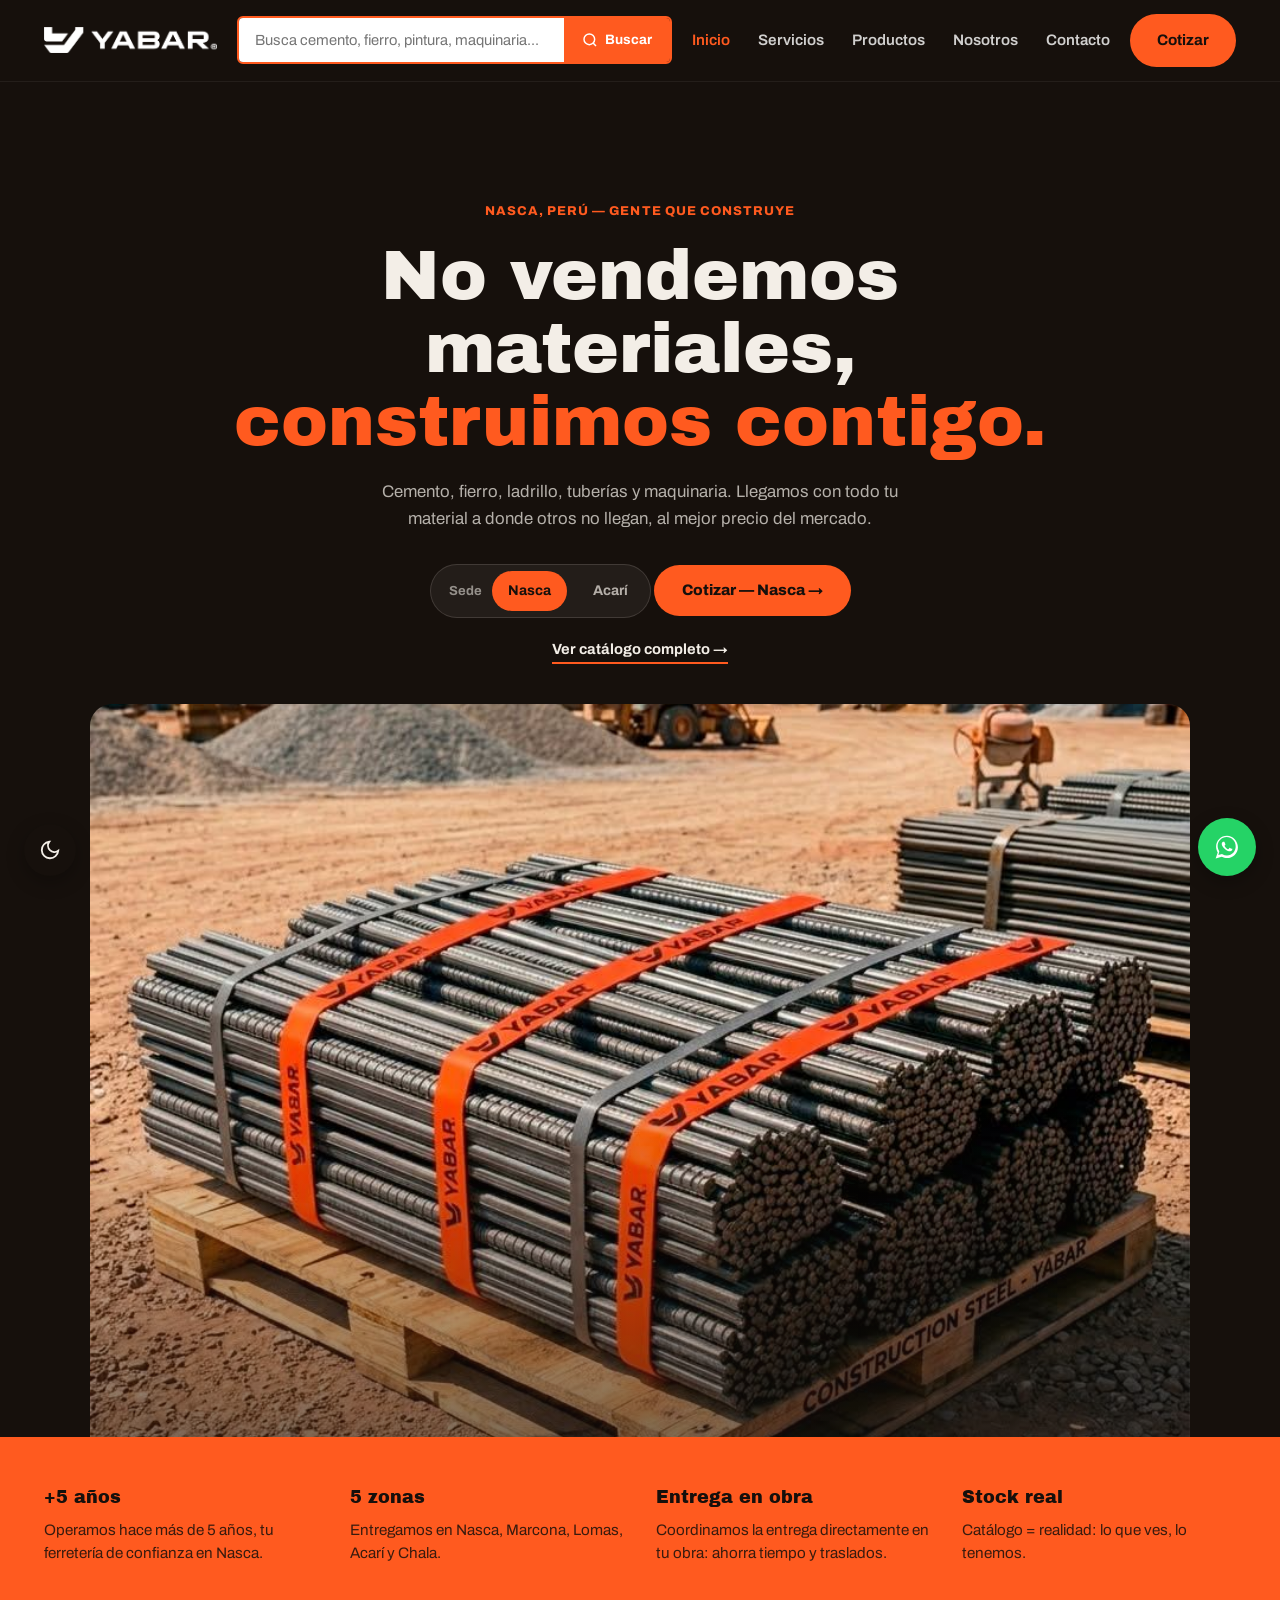
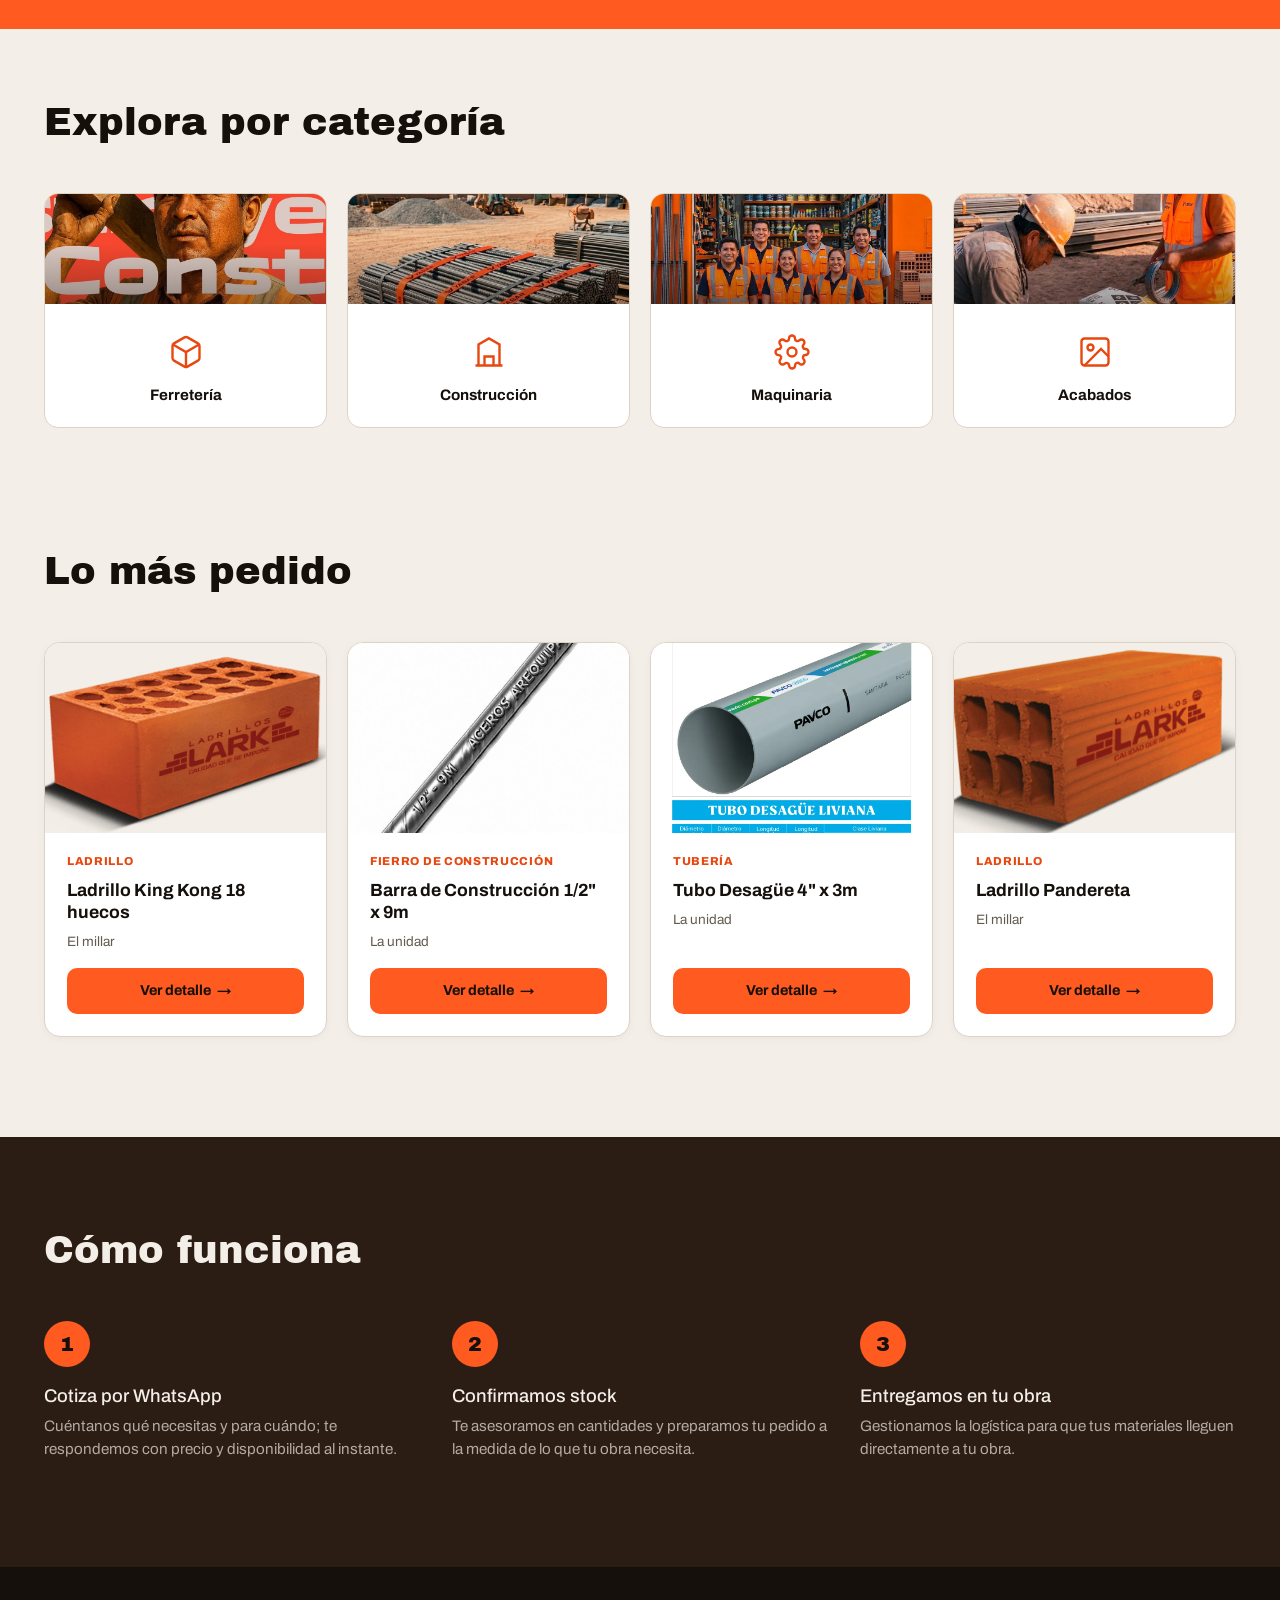
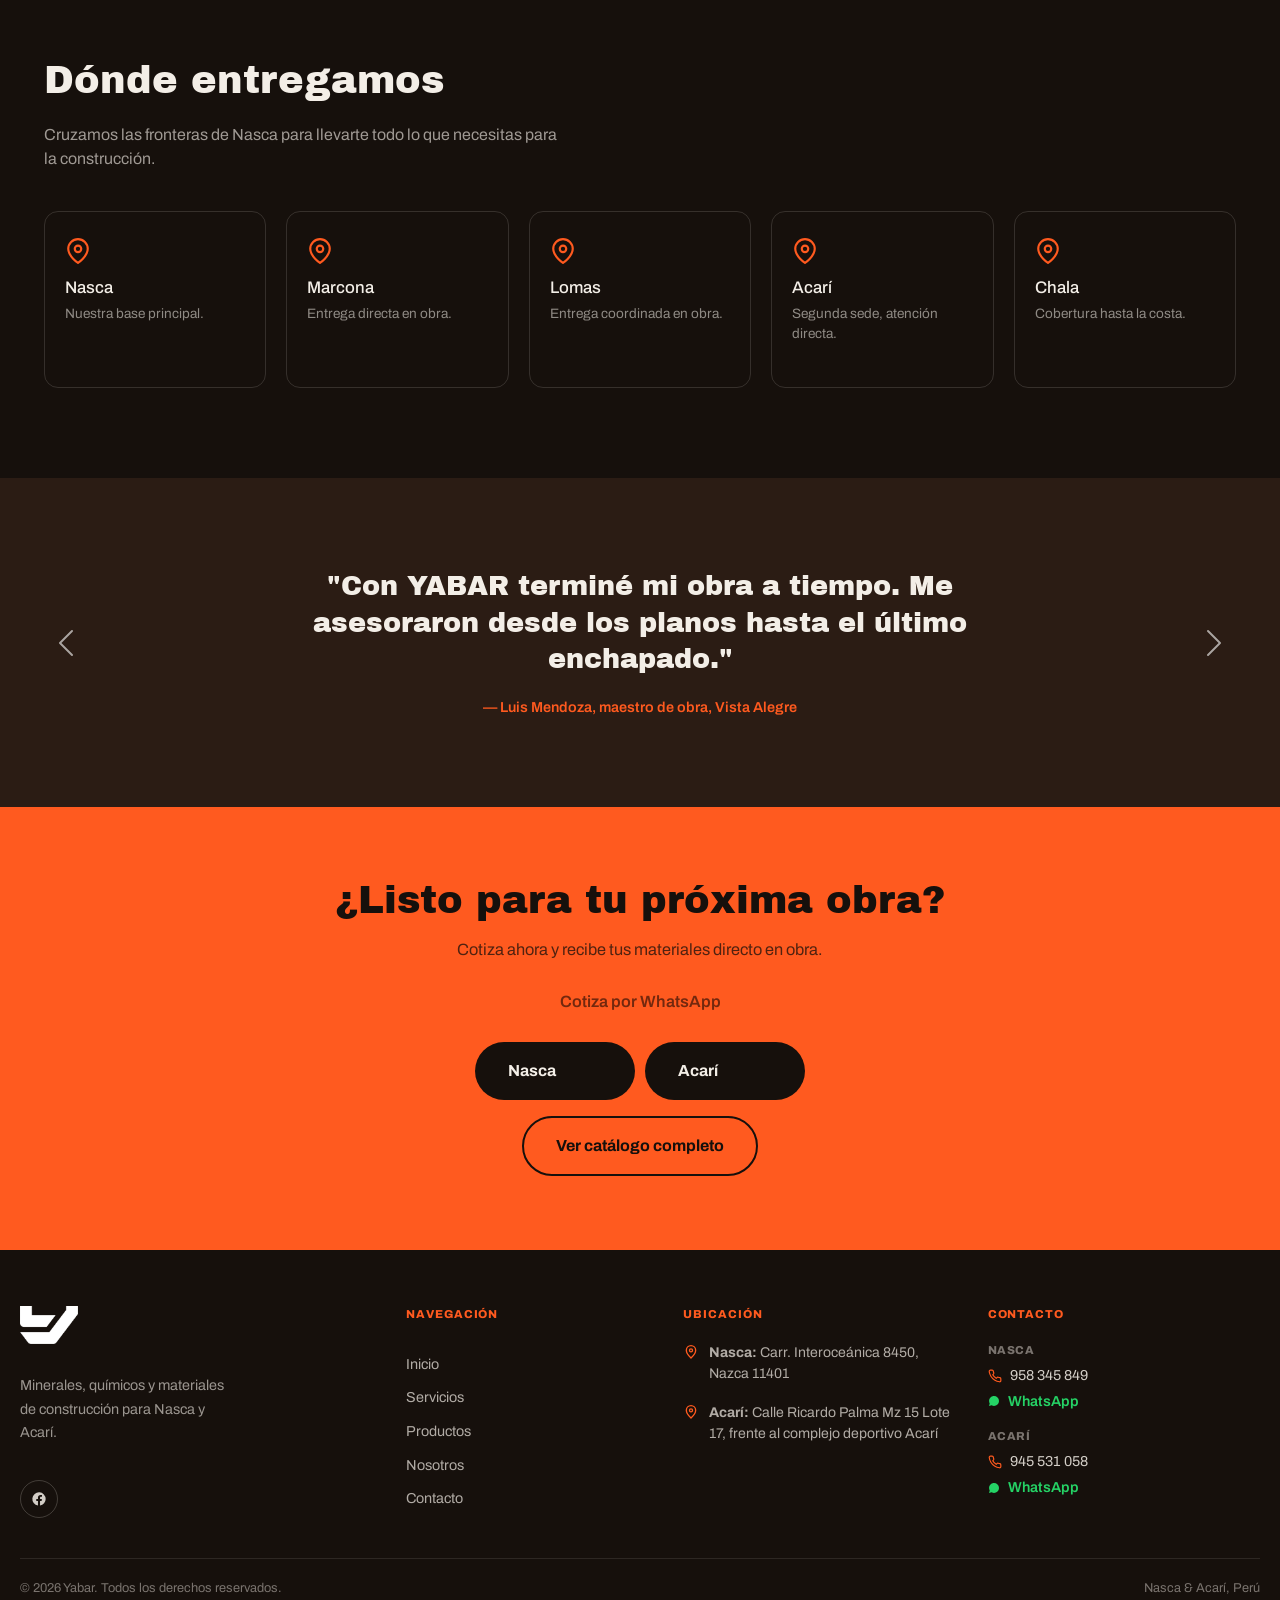
==== commit 97b0c87a: "last change" ====
--- a/index.html
+++ b/index.html
@@ -9,7 +9,7 @@
 <link rel="preconnect" href="https://fonts.gstatic.com" crossorigin>
 <link href="https://fonts.googleapis.com/css2?family=Archivo+Black&family=Archivo:wght@400;500;600;700;800&display=swap" rel="stylesheet">
 <link href="https://cdn.jsdelivr.net/npm/bootstrap@5.3.3/dist/css/bootstrap.min.css" rel="stylesheet">
-<link rel="stylesheet" href="styles.css?v=9">
+<link rel="stylesheet" href="styles.css?v=17">
 <link rel="icon" type="image/x-icon" href="images/brand/favicon.ico">
 <link rel="apple-touch-icon" href="images/brand/apple-touch-icon.png">
 <title>Yabar Ferretería | Materiales de construcción en Nasca, Perú</title>
@@ -133,9 +133,9 @@
         <span class="sede-pill__label">Sede</span>
         <button type="button" class="sede-pill__btn" data-set-sede="nasca" data-sede-pill aria-pressed="true">Nasca</button>
         <button type="button" class="sede-pill__btn" data-set-sede="acari" data-sede-pill aria-pressed="false">Acarí</button>
-        <a class="sede-pill__cta" id="hero-cotizar-cta" target="_blank" rel="noopener" data-wa-generic
-           href="https://wa.me/51958345849?text=Hola%20Yabar%2C%20quisiera%20cotizar">Cotizar — Nasca <span>→</span></a>
-      </div>
+      </div>
+      <a class="sede-pill__cta" id="hero-cotizar-cta" target="_blank" rel="noopener" data-wa-generic
+         href="https://wa.me/51958345849?text=Hola%20Yabar%2C%20quisiera%20cotizar">Cotizar — Nasca <span>→</span></a>
 
       <a class="hero-poster__catalog" href="productos.html">Ver catálogo completo <span>→</span></a>
     </div>
@@ -150,7 +150,7 @@
     <div class="container strip__grid">
       <div class="strip__item">
         <span class="strip__num">+5 años</span>
-        <p>Operando como ferretería de confianza en Nasca.</p>
+        <p>Operamos hace más de 5 años, tu ferretería de confianza en Nasca.</p>
       </div>
       <div class="strip__item">
         <span class="strip__num">5 zonas</span>
@@ -158,11 +158,11 @@
       </div>
       <div class="strip__item">
         <span class="strip__num">Entrega en obra</span>
-        <p>Coordinamos la entrega para que no pierdas tiempo yendo a buscar nada.</p>
+        <p>Coordinamos la entrega directamente en tu obra: ahorra tiempo y traslados.</p>
       </div>
       <div class="strip__item">
         <span class="strip__num">Stock real</span>
-        <p>Lo que ves en el catálogo, lo tenemos en almacén.</p>
+        <p>Catálogo = realidad: lo que ves, lo tenemos.</p>
       </div>
     </div>
   </section>
@@ -249,17 +249,17 @@
         <div class="paso">
           <span class="paso__num">1</span>
           <h3>Cotiza por WhatsApp</h3>
-          <p>Cuéntanos qué necesitas y para cuándo. Te respondemos con precio y disponibilidad al toque.</p>
+          <p>Cuéntanos qué necesitas y para cuándo; te respondemos con precio y disponibilidad al instante.</p>
         </div>
         <div class="paso">
           <span class="paso__num">2</span>
           <h3>Confirmamos stock</h3>
-          <p>Te asesoramos con cantidades y armamos tu pedido según lo que tu obra realmente necesita.</p>
+          <p>Te asesoramos en cantidades y preparamos tu pedido a la medida de lo que tu obra necesita.</p>
         </div>
         <div class="paso">
           <span class="paso__num">3</span>
           <h3>Entregamos en tu obra</h3>
-          <p>Coordinamos la entrega para que tu material llegue directo al frente de trabajo.</p>
+          <p>Gestionamos la logística para que tus materiales lleguen directamente a tu obra.</p>
         </div>
       </div>
     </div>
@@ -274,7 +274,7 @@
         <div class="cobertura__item">
           <svg viewBox="0 0 24 24" fill="none" stroke="currentColor" stroke-width="2"><path d="M21 10c0 7-9 13-9 13s-9-6-9-13a9 9 0 0 1 18 0z"/><circle cx="12" cy="10" r="3"/></svg>
           <h3>Nasca</h3>
-          <p>Nuestra base de operaciones.</p>
+          <p>Nuestra base principal.</p>
         </div>
         <div class="cobertura__item">
           <svg viewBox="0 0 24 24" fill="none" stroke="currentColor" stroke-width="2"><path d="M21 10c0 7-9 13-9 13s-9-6-9-13a9 9 0 0 1 18 0z"/><circle cx="12" cy="10" r="3"/></svg>
@@ -284,17 +284,17 @@
         <div class="cobertura__item">
           <svg viewBox="0 0 24 24" fill="none" stroke="currentColor" stroke-width="2"><path d="M21 10c0 7-9 13-9 13s-9-6-9-13a9 9 0 0 1 18 0z"/><circle cx="12" cy="10" r="3"/></svg>
           <h3>Lomas</h3>
-          <p>Coordinamos la entrega hasta tu obra.</p>
+          <p>Entrega coordinada en obra.</p>
         </div>
         <div class="cobertura__item">
           <svg viewBox="0 0 24 24" fill="none" stroke="currentColor" stroke-width="2"><path d="M21 10c0 7-9 13-9 13s-9-6-9-13a9 9 0 0 1 18 0z"/><circle cx="12" cy="10" r="3"/></svg>
           <h3>Acarí</h3>
-          <p>Nuestra segunda sede, con atención directa.</p>
+          <p>Segunda sede, atención directa.</p>
         </div>
         <div class="cobertura__item">
           <svg viewBox="0 0 24 24" fill="none" stroke="currentColor" stroke-width="2"><path d="M21 10c0 7-9 13-9 13s-9-6-9-13a9 9 0 0 1 18 0z"/><circle cx="12" cy="10" r="3"/></svg>
           <h3>Chala</h3>
-          <p>De Nasca a la costa.</p>
+          <p>Cobertura hasta la costa.</p>
         </div>
       </div>
     </div>
@@ -359,7 +359,7 @@
 <footer class="footer">
   <div class="container footer__inner">
     <div class="footer__brand">
-      <p class="logo logo--footer"><img src="images/brand/logo-blanco.png" alt="YABAR" class="logo__img"></p>
+      <p class="logo logo--footer"><img src="images/brand/isotipo-blanco.png" alt="YABAR" class="logo__img logo__img--iso"></p>
       <p class="footer__tagline">Minerales, químicos y materiales de construcción para Nasca y Acarí.</p>
       <a href="https://www.facebook.com/yabar.peru" target="_blank" rel="noopener" class="footer__social" aria-label="Facebook">
         <svg width="16" height="16" viewBox="0 0 24 24" fill="currentColor"><path d="M22 12a10 10 0 1 0-11.56 9.88v-6.99H7.9V12h2.54V9.8c0-2.5 1.49-3.89 3.78-3.89 1.1 0 2.24.2 2.24.2v2.46h-1.26c-1.24 0-1.63.77-1.63 1.56V12h2.78l-.44 2.89h-2.34v6.99A10 10 0 0 0 22 12z"/></svg>
@@ -429,6 +429,6 @@
 </button>
 
 <script src="https://cdn.jsdelivr.net/npm/bootstrap@5.3.3/dist/js/bootstrap.bundle.min.js"></script>
-<script src="script.js?v=9"></script>
+<script src="script.js?v=17"></script>
 </body>
 </html>
--- a/styles.css
+++ b/styles.css
@@ -144,8 +144,8 @@
 }
 .sede-pill__btn.is-active{background:var(--naranja);color:var(--negro);}
 .sede-pill__cta{
-  background:var(--naranja);color:var(--negro);font-weight:800;font-size:.9rem;
-  padding:9px 20px;border-radius:100px;text-decoration:none;margin-left:4px;
+  display:inline-block;background:var(--naranja);color:var(--negro);font-weight:800;font-size:.95rem;
+  padding:14px 28px;border-radius:100px;text-decoration:none;margin:0 auto 20px;
   transition:background .15s ease,transform .15s ease;
 }
 .sede-pill__cta:hover{background:var(--naranja-2);transform:translateY(-1px);}
@@ -397,6 +397,7 @@
 .footer__inner > *{min-width:0;}
 .footer__brand{display:flex;flex-direction:column;align-items:flex-start;}
 .logo--footer{color:var(--brand-light);}
+.logo__img--iso{height:38px;}
 .footer__tagline{font-size:.9rem;line-height:1.6;margin-top:14px;color:rgba(243,238,231,.6);max-width:26ch;}
 .footer__social{
   display:flex;align-items:center;justify-content:center;
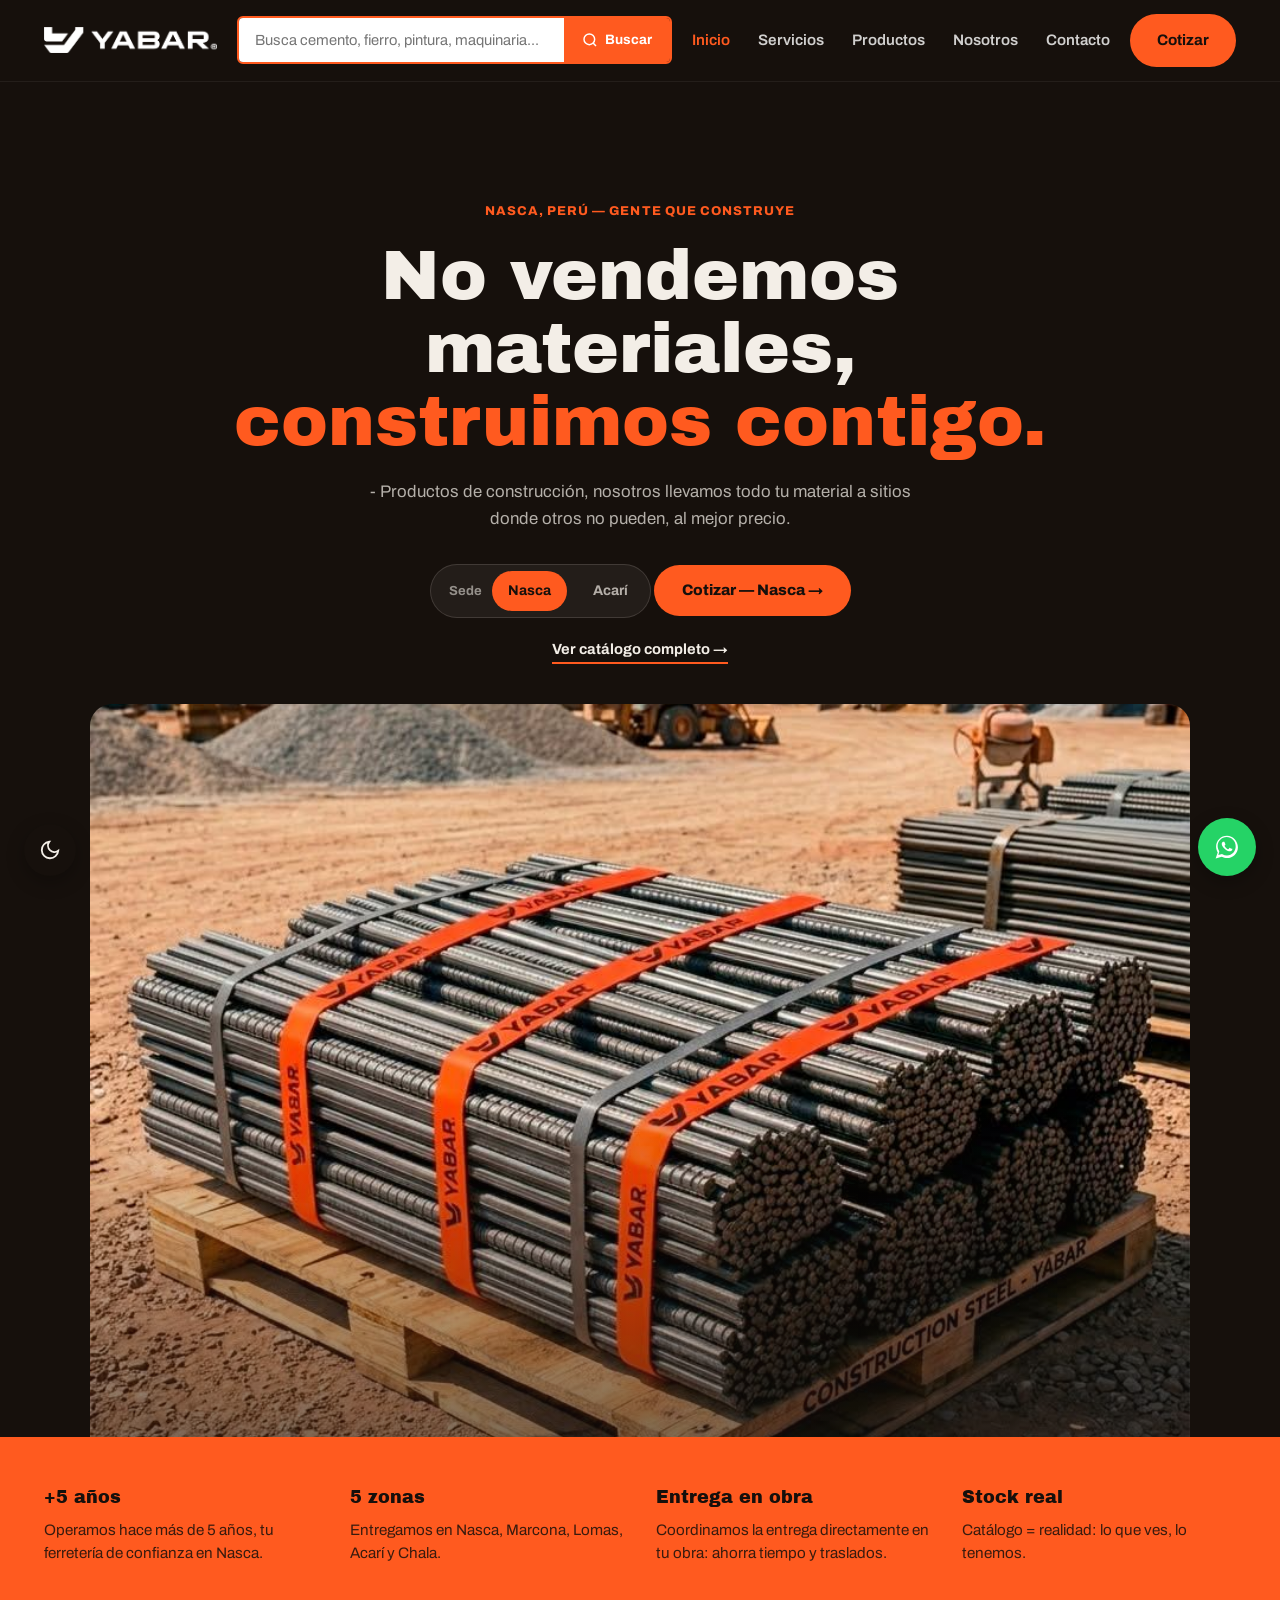
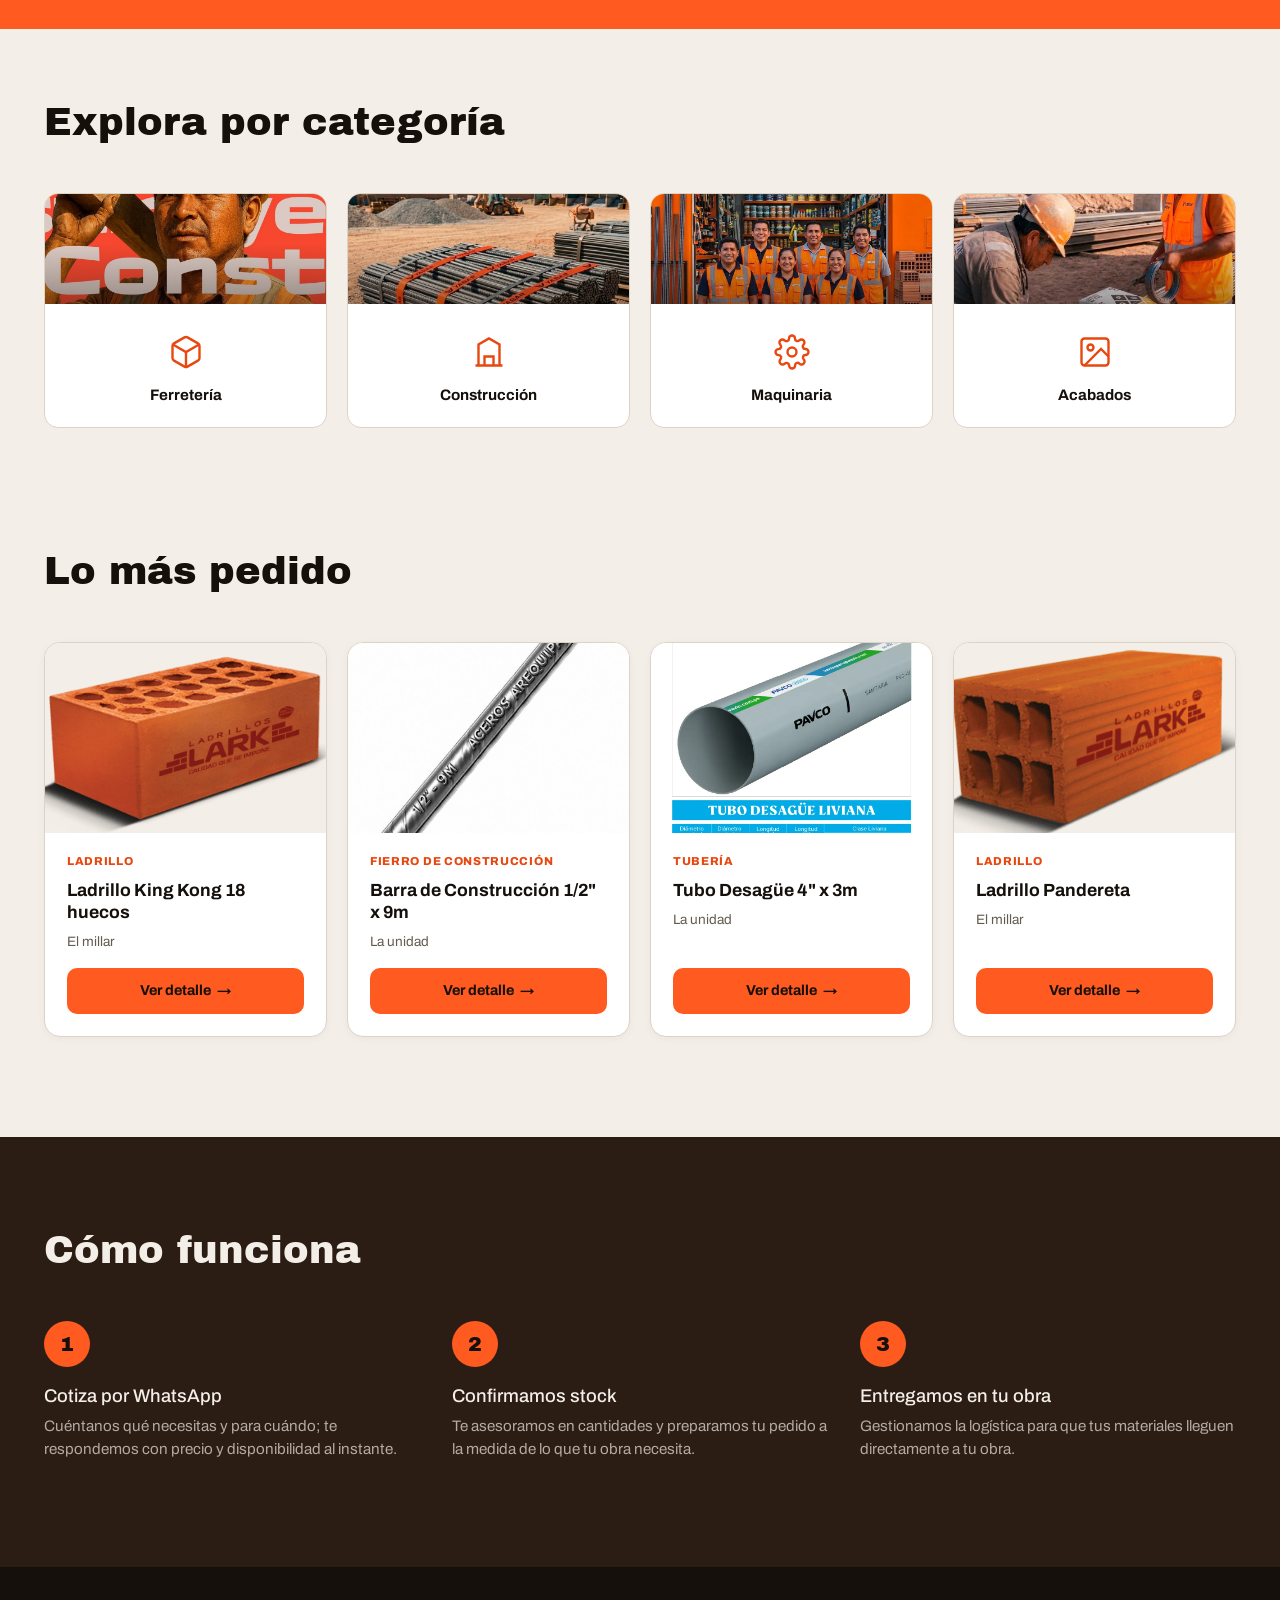
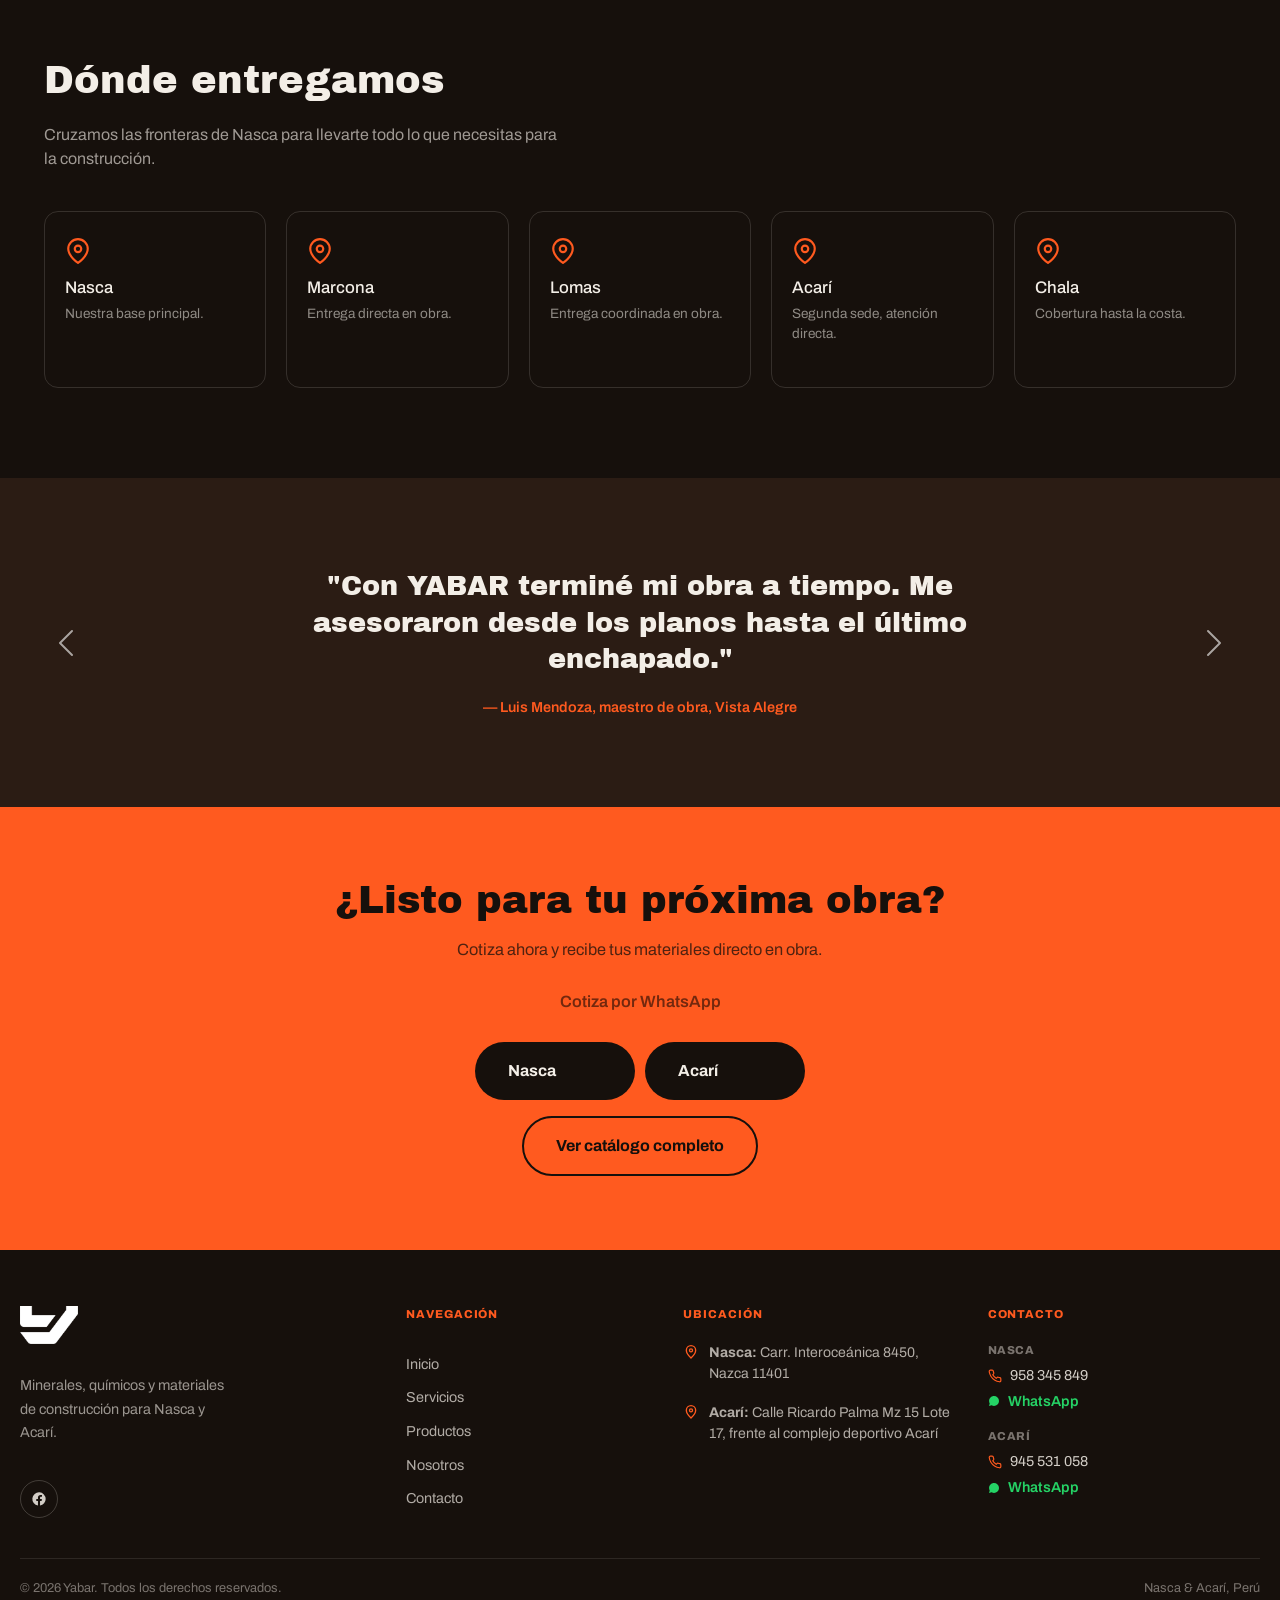
==== commit 148515b6: "DETAILS" ====
--- a/index.html
+++ b/index.html
@@ -127,7 +127,7 @@
     <div class="container hero-poster__top">
       <p class="eyebrow">NASCA, PERÚ — GENTE QUE CONSTRUYE</p>
       <h1 class="hero-poster__title">No vendemos materiales, <span class="accent">construimos contigo.</span></h1>
-      <p class="hero-poster__sub">Cemento, fierro, ladrillo, tuberías y maquinaria. Llegamos con todo tu material a donde otros no llegan, al mejor precio del mercado.</p>
+      <p class="hero-poster__sub">-	Productos de construcción, nosotros llevamos todo tu material a sitios donde otros no pueden, al mejor precio.</p>
 
       <div class="sede-pill">
         <span class="sede-pill__label">Sede</span>
